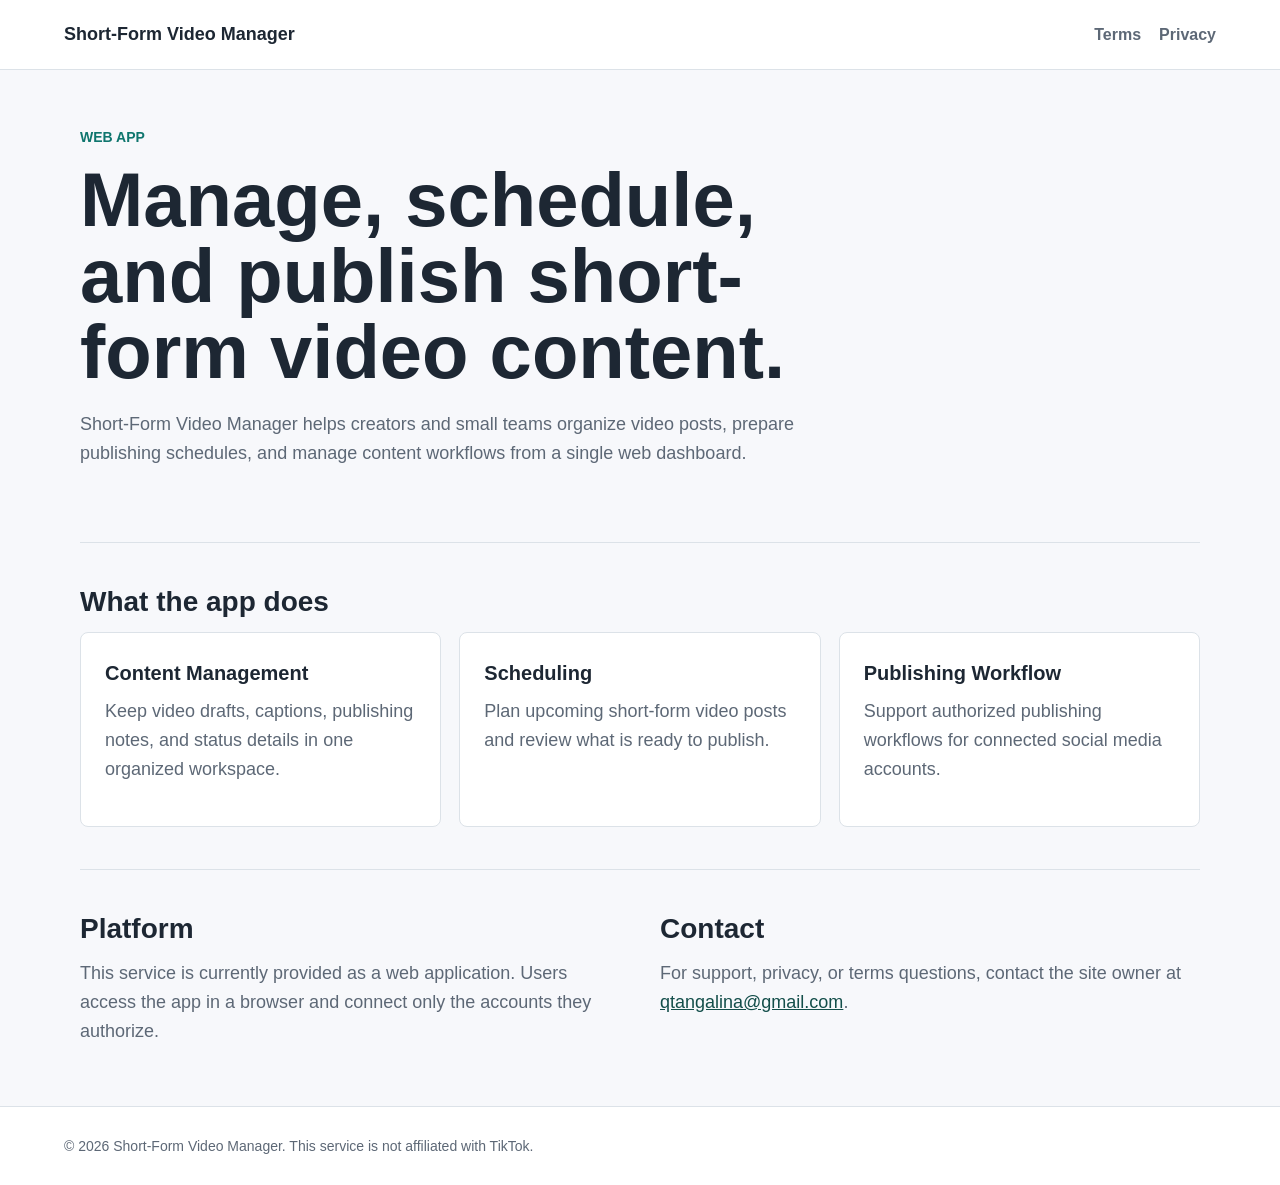
==== index.html @ 35b2c9d9 "Add TikTok app website pages" ====
<!doctype html>
<html lang="en">
<head>
  <meta charset="utf-8">
  <meta name="viewport" content="width=device-width, initial-scale=1">
  <title>Short-Form Video Manager</title>
  <meta name="description" content="A web app to manage, schedule, and publish short-form video content.">
  <link rel="stylesheet" href="styles.css">
</head>
<body>
  <header class="site-header">
    <a class="brand" href="index.html">Short-Form Video Manager</a>
    <nav aria-label="Main navigation">
      <a href="terms-of-service.html">Terms</a>
      <a href="privacy-policy.html">Privacy</a>
    </nav>
  </header>

  <main>
    <section class="hero">
      <div class="hero-copy">
        <p class="eyebrow">Web app</p>
        <h1>Manage, schedule, and publish short-form video content.</h1>
        <p>
          Short-Form Video Manager helps creators and small teams organize video
          posts, prepare publishing schedules, and manage content workflows from a
          single web dashboard.
        </p>
      </div>
    </section>

    <section class="content-section">
      <h2>What the app does</h2>
      <div class="feature-grid">
        <article>
          <h3>Content Management</h3>
          <p>Keep video drafts, captions, publishing notes, and status details in one organized workspace.</p>
        </article>
        <article>
          <h3>Scheduling</h3>
          <p>Plan upcoming short-form video posts and review what is ready to publish.</p>
        </article>
        <article>
          <h3>Publishing Workflow</h3>
          <p>Support authorized publishing workflows for connected social media accounts.</p>
        </article>
      </div>
    </section>

    <section class="content-section split">
      <div>
        <h2>Platform</h2>
        <p>
          This service is currently provided as a web application. Users access
          the app in a browser and connect only the accounts they authorize.
        </p>
      </div>
      <div>
        <h2>Contact</h2>
        <p>
          For support, privacy, or terms questions, contact the site owner at
          <a href="mailto:qtangalina@gmail.com">qtangalina@gmail.com</a>.
        </p>
      </div>
    </section>
  </main>

  <footer>
    <p>&copy; 2026 Short-Form Video Manager. This service is not affiliated with TikTok.</p>
  </footer>
</body>
</html>
---- styles.css ----
:root {
  color-scheme: light;
  --bg: #f7f8fb;
  --panel: #ffffff;
  --text: #1d2733;
  --muted: #5d6876;
  --line: #dce2e8;
  --accent: #0f766e;
  --accent-strong: #134e4a;
}

* {
  box-sizing: border-box;
}

body {
  margin: 0;
  background: var(--bg);
  color: var(--text);
  font-family: Arial, Helvetica, sans-serif;
  line-height: 1.6;
}

a {
  color: var(--accent-strong);
}

.site-header {
  display: flex;
  align-items: center;
  justify-content: space-between;
  gap: 24px;
  padding: 20px clamp(20px, 5vw, 64px);
  background: var(--panel);
  border-bottom: 1px solid var(--line);
}

.brand {
  color: var(--text);
  font-size: 18px;
  font-weight: 700;
  text-decoration: none;
}

nav {
  display: flex;
  flex-wrap: wrap;
  gap: 18px;
}

nav a {
  color: var(--muted);
  font-weight: 700;
  text-decoration: none;
}

main {
  width: min(1120px, calc(100% - 40px));
  margin: 0 auto;
}

.hero {
  display: grid;
  min-height: 420px;
  align-items: center;
  padding: 56px 0;
}

.hero-copy {
  max-width: 760px;
}

.eyebrow,
.updated {
  color: var(--accent);
  font-size: 14px;
  font-weight: 700;
  letter-spacing: 0;
  text-transform: uppercase;
}

h1,
h2,
h3,
p {
  margin-top: 0;
}

h1 {
  margin-bottom: 20px;
  font-size: clamp(40px, 7vw, 76px);
  line-height: 1;
  letter-spacing: 0;
}

h2 {
  margin-bottom: 14px;
  font-size: 28px;
  line-height: 1.2;
}

h3 {
  margin-bottom: 8px;
  font-size: 20px;
}

p {
  color: var(--muted);
  font-size: 18px;
}

.content-section {
  padding: 42px 0;
  border-top: 1px solid var(--line);
}

.feature-grid {
  display: grid;
  grid-template-columns: repeat(3, minmax(0, 1fr));
  gap: 18px;
}

.feature-grid article {
  min-height: 180px;
  padding: 24px;
  background: var(--panel);
  border: 1px solid var(--line);
  border-radius: 8px;
}

.split {
  display: grid;
  grid-template-columns: repeat(2, minmax(0, 1fr));
  gap: 40px;
}

.legal-page {
  max-width: 860px;
  padding: 56px 0;
}

.legal-page h1 {
  font-size: clamp(38px, 6vw, 58px);
}

.legal-page section {
  padding: 26px 0;
  border-top: 1px solid var(--line);
}

footer {
  padding: 28px clamp(20px, 5vw, 64px);
  background: var(--panel);
  border-top: 1px solid var(--line);
}

footer p {
  margin: 0;
  font-size: 14px;
}

@media (max-width: 760px) {
  .site-header {
    align-items: flex-start;
    flex-direction: column;
  }

  main {
    width: min(100% - 28px, 1120px);
  }

  h1 {
    font-size: 42px;
  }

  .feature-grid,
  .split {
    grid-template-columns: 1fr;
  }
}
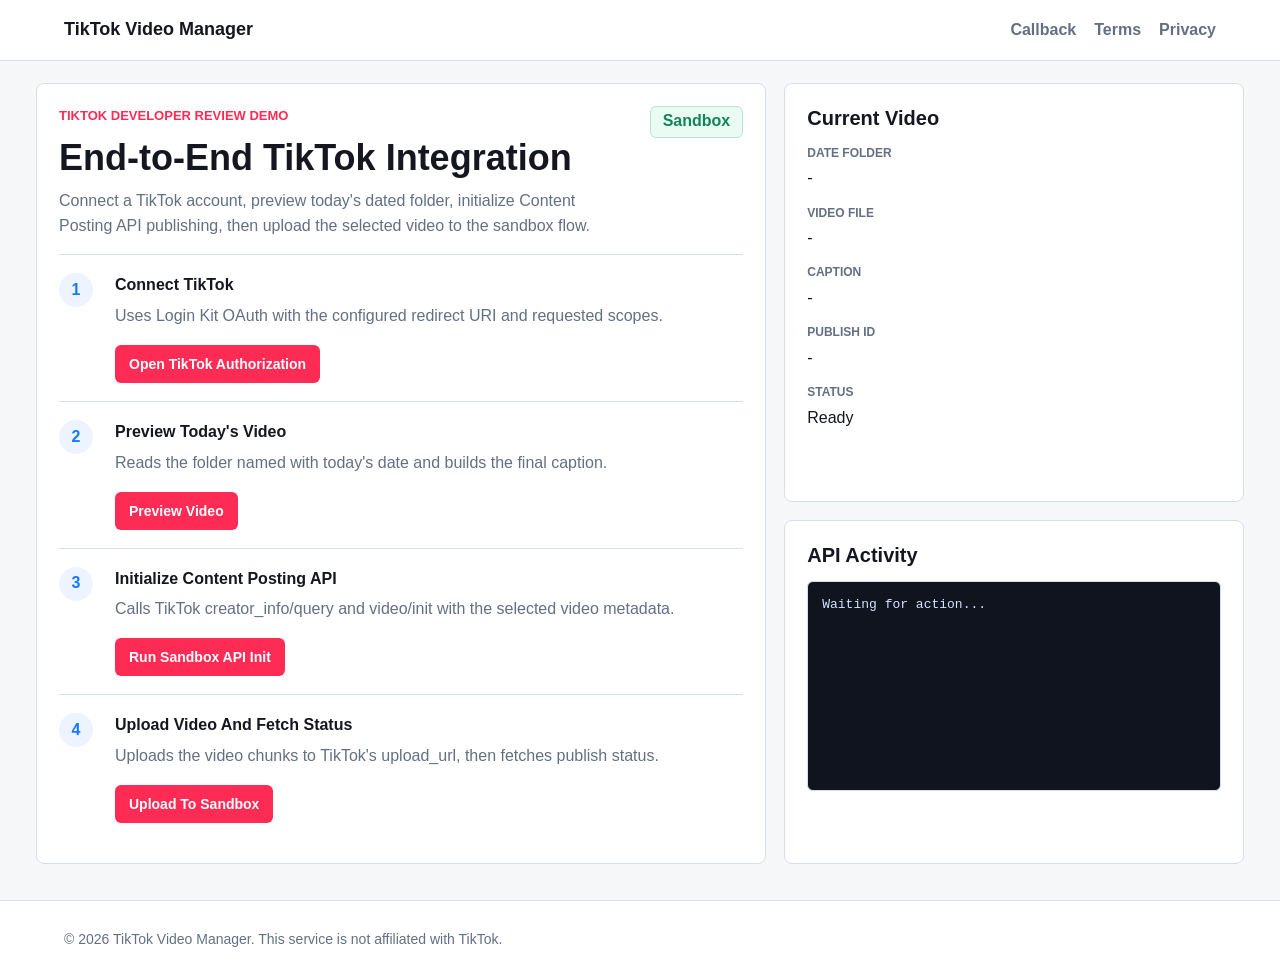
==== commit 7c0f5f9f: "Add TikTok review demo UI" ====
--- a/index.html
+++ b/index.html
@@ -3,70 +3,96 @@
 <head>
   <meta charset="utf-8">
   <meta name="viewport" content="width=device-width, initial-scale=1">
-  <title>Short-Form Video Manager</title>
-  <meta name="description" content="A web app to manage, schedule, and publish short-form video content.">
+  <title>TikTok Video Manager Review Demo</title>
+  <meta name="description" content="A web app to manage and publish short-form sticker video content to TikTok.">
   <link rel="stylesheet" href="styles.css">
 </head>
 <body>
-  <header class="site-header">
-    <a class="brand" href="index.html">Short-Form Video Manager</a>
+  <header class="site-header compact">
+    <a class="brand" href="index.html">TikTok Video Manager</a>
     <nav aria-label="Main navigation">
+      <a href="callback.html">Callback</a>
       <a href="terms-of-service.html">Terms</a>
       <a href="privacy-policy.html">Privacy</a>
     </nav>
   </header>
 
-  <main>
-    <section class="hero">
-      <div class="hero-copy">
-        <p class="eyebrow">Web app</p>
-        <h1>Manage, schedule, and publish short-form video content.</h1>
-        <p>
-          Short-Form Video Manager helps creators and small teams organize video
-          posts, prepare publishing schedules, and manage content workflows from a
-          single web dashboard.
-        </p>
+  <main class="demo-layout">
+    <section class="panel primary">
+      <div class="section-head">
+        <div>
+          <p class="eyebrow">TikTok Developer Review Demo</p>
+          <h1>End-to-End TikTok Integration</h1>
+          <p>Connect a TikTok account, preview today's dated folder, initialize Content Posting API publishing, then upload the selected video to the sandbox flow.</p>
+        </div>
+        <span class="badge">Sandbox</span>
       </div>
-    </section>
 
-    <section class="content-section">
-      <h2>What the app does</h2>
-      <div class="feature-grid">
-        <article>
-          <h3>Content Management</h3>
-          <p>Keep video drafts, captions, publishing notes, and status details in one organized workspace.</p>
+      <div class="steps">
+        <article class="step">
+          <span class="num">1</span>
+          <div>
+            <h3>Connect TikTok</h3>
+            <p>Uses Login Kit OAuth with the configured redirect URI and requested scopes.</p>
+            <button id="connectBtn">Open TikTok Authorization</button>
+          </div>
         </article>
-        <article>
-          <h3>Scheduling</h3>
-          <p>Plan upcoming short-form video posts and review what is ready to publish.</p>
+
+        <article class="step">
+          <span class="num">2</span>
+          <div>
+            <h3>Preview Today's Video</h3>
+            <p>Reads the folder named with today's date and builds the final caption.</p>
+            <button id="previewBtn">Preview Video</button>
+          </div>
         </article>
-        <article>
-          <h3>Publishing Workflow</h3>
-          <p>Support authorized publishing workflows for connected social media accounts.</p>
+
+        <article class="step">
+          <span class="num">3</span>
+          <div>
+            <h3>Initialize Content Posting API</h3>
+            <p>Calls TikTok creator_info/query and video/init with the selected video metadata.</p>
+            <button id="initBtn">Run Sandbox API Init</button>
+          </div>
+        </article>
+
+        <article class="step">
+          <span class="num">4</span>
+          <div>
+            <h3>Upload Video And Fetch Status</h3>
+            <p>Uploads the video chunks to TikTok's upload_url, then fetches publish status.</p>
+            <button id="uploadBtn">Upload To Sandbox</button>
+          </div>
         </article>
       </div>
     </section>
 
-    <section class="content-section split">
-      <div>
-        <h2>Platform</h2>
-        <p>
-          This service is currently provided as a web application. Users access
-          the app in a browser and connect only the accounts they authorize.
-        </p>
-      </div>
-      <div>
-        <h2>Contact</h2>
-        <p>
-          For support, privacy, or terms questions, contact the site owner at
-          <a href="mailto:qtangalina@gmail.com">qtangalina@gmail.com</a>.
-        </p>
-      </div>
+    <section class="panel details">
+      <h2>Current Video</h2>
+      <dl>
+        <dt>Date folder</dt>
+        <dd id="dateFolder">-</dd>
+        <dt>Video file</dt>
+        <dd id="videoFile">-</dd>
+        <dt>Caption</dt>
+        <dd id="caption">-</dd>
+        <dt>Publish ID</dt>
+        <dd id="publishId">-</dd>
+        <dt>Status</dt>
+        <dd id="status">Ready</dd>
+      </dl>
+    </section>
+
+    <section class="panel log-panel">
+      <h2>API Activity</h2>
+      <pre id="log" class="code-output">Waiting for action...</pre>
     </section>
   </main>
 
   <footer>
-    <p>&copy; 2026 Short-Form Video Manager. This service is not affiliated with TikTok.</p>
+    <p>&copy; 2026 TikTok Video Manager. This service is not affiliated with TikTok.</p>
   </footer>
+
+  <script src="app.js"></script>
 </body>
 </html>
--- a/styles.css
+++ b/styles.css
@@ -1,29 +1,27 @@
 :root {
   color-scheme: light;
-  --bg: #f7f8fb;
+  --bg: #f6f7f9;
   --panel: #ffffff;
-  --text: #1d2733;
-  --muted: #5d6876;
-  --line: #dce2e8;
-  --accent: #0f766e;
-  --accent-strong: #134e4a;
+  --text: #14171f;
+  --muted: #637083;
+  --line: #d8dee8;
+  --accent: #fe2c55;
+  --accent-strong: #d91f47;
+  --blue: #1478ff;
+  --green: #12845c;
 }
 
-* {
-  box-sizing: border-box;
-}
-
+* { box-sizing: border-box; }
 body {
   margin: 0;
+  min-height: 100vh;
   background: var(--bg);
   color: var(--text);
   font-family: Arial, Helvetica, sans-serif;
-  line-height: 1.6;
+  line-height: 1.55;
 }
 
-a {
-  color: var(--accent-strong);
-}
+a { color: var(--accent-strong); }
 
 .site-header {
   display: flex;
@@ -34,92 +32,140 @@
   background: var(--panel);
   border-bottom: 1px solid var(--line);
 }
-
+.site-header.compact { padding-block: 16px; }
 .brand {
   color: var(--text);
   font-size: 18px;
   font-weight: 700;
   text-decoration: none;
 }
+nav { display: flex; flex-wrap: wrap; gap: 18px; }
+nav a { color: var(--muted); font-weight: 700; text-decoration: none; }
 
-nav {
-  display: flex;
-  flex-wrap: wrap;
-  gap: 18px;
+h1, h2, h3, p { margin-top: 0; }
+h1 { margin-bottom: 12px; font-size: 36px; line-height: 1.05; letter-spacing: 0; }
+h2 { margin-bottom: 14px; font-size: 20px; line-height: 1.2; }
+h3 { margin-bottom: 6px; font-size: 16px; }
+p { color: var(--muted); font-size: 16px; }
+
+.eyebrow,
+.updated {
+  color: var(--accent);
+  font-size: 13px;
+  font-weight: 700;
+  letter-spacing: 0;
+  text-transform: uppercase;
 }
 
-nav a {
-  color: var(--muted);
-  font-weight: 700;
-  text-decoration: none;
+.demo-layout {
+  display: grid;
+  grid-template-columns: minmax(0, 1.35fr) minmax(320px, .85fr);
+  gap: 18px;
+  padding: 22px 36px 36px;
 }
 
-main {
+.panel {
+  background: var(--panel);
+  border: 1px solid var(--line);
+  border-radius: 8px;
+  padding: 22px;
+}
+.primary { grid-row: span 2; }
+.log-panel { grid-column: 2; }
+.section-head {
+  display: flex;
+  align-items: flex-start;
+  justify-content: space-between;
+  gap: 24px;
+}
+.badge {
+  display: inline-flex;
+  align-items: center;
+  min-height: 32px;
+  padding: 0 12px;
+  border: 1px solid #b8e4d2;
+  border-radius: 6px;
+  background: #e9fbf3;
+  color: var(--green);
+  font-weight: 700;
+}
+.step {
+  display: grid;
+  grid-template-columns: 42px 1fr;
+  gap: 14px;
+  padding: 18px 0;
+  border-top: 1px solid var(--line);
+}
+.num {
+  display: inline-flex;
+  align-items: center;
+  justify-content: center;
+  width: 34px;
+  height: 34px;
+  border-radius: 50%;
+  background: #eef4ff;
+  color: var(--blue);
+  font-weight: 800;
+}
+button {
+  min-height: 38px;
+  padding: 0 14px;
+  border: 0;
+  border-radius: 6px;
+  background: var(--accent);
+  color: white;
+  font-size: 14px;
+  font-weight: 750;
+  cursor: pointer;
+}
+button:hover { background: var(--accent-strong); }
+button:disabled { cursor: wait; opacity: .65; }
+
+dl { margin: 0; }
+dt {
+  margin-top: 14px;
+  color: var(--muted);
+  font-size: 12px;
+  font-weight: 800;
+  text-transform: uppercase;
+}
+dd { margin: 4px 0 0; overflow-wrap: anywhere; line-height: 1.45; }
+
+.code-output {
+  min-height: 210px;
+  margin: 0;
+  padding: 14px;
+  overflow: auto;
+  border: 1px solid var(--line);
+  border-radius: 6px;
+  background: #10141f;
+  color: #d7e2ff;
+  font-size: 13px;
+  line-height: 1.45;
+  white-space: pre-wrap;
+}
+
+main:not(.demo-layout) {
   width: min(1120px, calc(100% - 40px));
   margin: 0 auto;
 }
-
 .hero {
   display: grid;
   min-height: 420px;
   align-items: center;
   padding: 56px 0;
 }
-
-.hero-copy {
-  max-width: 760px;
-}
-
-.eyebrow,
-.updated {
-  color: var(--accent);
-  font-size: 14px;
-  font-weight: 700;
-  letter-spacing: 0;
-  text-transform: uppercase;
-}
-
-h1,
-h2,
-h3,
-p {
-  margin-top: 0;
-}
-
-h1 {
-  margin-bottom: 20px;
-  font-size: clamp(40px, 7vw, 76px);
-  line-height: 1;
-  letter-spacing: 0;
-}
-
-h2 {
-  margin-bottom: 14px;
-  font-size: 28px;
-  line-height: 1.2;
-}
-
-h3 {
-  margin-bottom: 8px;
-  font-size: 20px;
-}
-
-p {
-  color: var(--muted);
-  font-size: 18px;
-}
-
+.hero-copy { max-width: 760px; }
+.hero h1 { font-size: clamp(40px, 7vw, 76px); }
 .content-section {
   padding: 42px 0;
   border-top: 1px solid var(--line);
 }
-
 .feature-grid {
   display: grid;
   grid-template-columns: repeat(3, minmax(0, 1fr));
   gap: 18px;
 }
-
 .feature-grid article {
   min-height: 180px;
   padding: 24px;
@@ -127,54 +173,23 @@
   border: 1px solid var(--line);
   border-radius: 8px;
 }
-
-.split {
-  display: grid;
-  grid-template-columns: repeat(2, minmax(0, 1fr));
-  gap: 40px;
-}
-
-.legal-page {
-  max-width: 860px;
-  padding: 56px 0;
-}
-
-.legal-page h1 {
-  font-size: clamp(38px, 6vw, 58px);
-}
-
-.legal-page section {
-  padding: 26px 0;
-  border-top: 1px solid var(--line);
-}
+.split { display: grid; grid-template-columns: repeat(2, minmax(0, 1fr)); gap: 40px; }
+.legal-page { max-width: 860px; padding: 56px 0; }
+.legal-page h1 { font-size: clamp(38px, 6vw, 58px); }
+.legal-page section { padding: 26px 0; border-top: 1px solid var(--line); }
 
 footer {
   padding: 28px clamp(20px, 5vw, 64px);
   background: var(--panel);
   border-top: 1px solid var(--line);
 }
+footer p { margin: 0; font-size: 14px; }
 
-footer p {
-  margin: 0;
-  font-size: 14px;
+@media (max-width: 900px) {
+  .site-header { align-items: flex-start; flex-direction: column; }
+  .demo-layout { grid-template-columns: 1fr; padding: 18px; }
+  .primary, .log-panel { grid-column: auto; grid-row: auto; }
+  .section-head { flex-direction: column; }
+  main:not(.demo-layout) { width: min(100% - 28px, 1120px); }
+  .feature-grid, .split { grid-template-columns: 1fr; }
 }
-
-@media (max-width: 760px) {
-  .site-header {
-    align-items: flex-start;
-    flex-direction: column;
-  }
-
-  main {
-    width: min(100% - 28px, 1120px);
-  }
-
-  h1 {
-    font-size: 42px;
-  }
-
-  .feature-grid,
-  .split {
-    grid-template-columns: 1fr;
-  }
-}
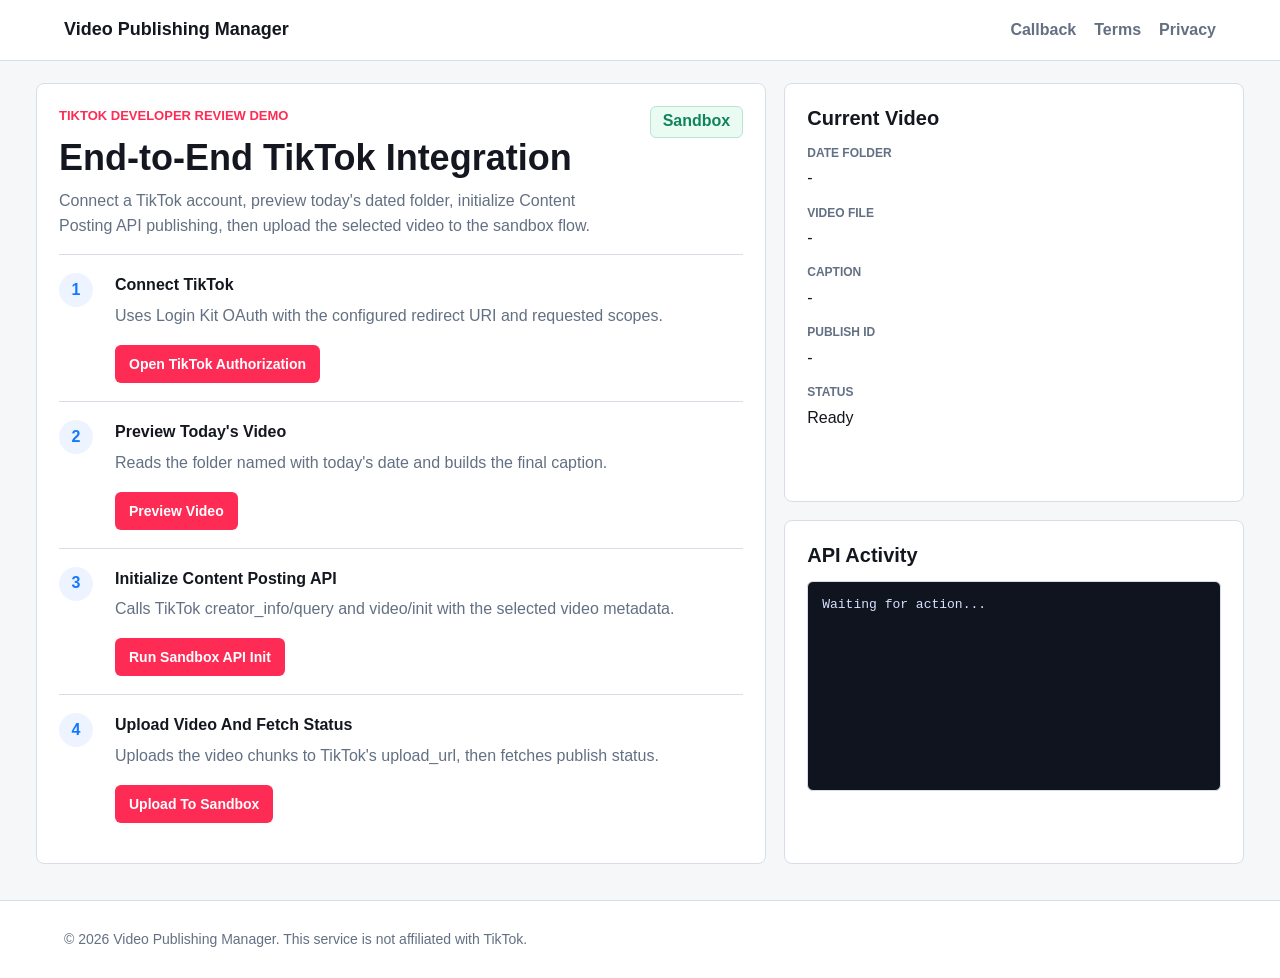
==== commit f20b6529: "Rename app to Video Publishing Manager" ====
--- a/index.html
+++ b/index.html
@@ -3,13 +3,13 @@
 <head>
   <meta charset="utf-8">
   <meta name="viewport" content="width=device-width, initial-scale=1">
-  <title>TikTok Video Manager Review Demo</title>
+  <title>Video Publishing Manager Review Demo</title>
   <meta name="description" content="A web app to manage and publish short-form sticker video content to TikTok.">
   <link rel="stylesheet" href="styles.css">
 </head>
 <body>
   <header class="site-header compact">
-    <a class="brand" href="index.html">TikTok Video Manager</a>
+    <a class="brand" href="index.html">Video Publishing Manager</a>
     <nav aria-label="Main navigation">
       <a href="callback.html">Callback</a>
       <a href="terms-of-service.html">Terms</a>
@@ -90,7 +90,7 @@
   </main>
 
   <footer>
-    <p>&copy; 2026 TikTok Video Manager. This service is not affiliated with TikTok.</p>
+    <p>&copy; 2026 Video Publishing Manager. This service is not affiliated with TikTok.</p>
   </footer>
 
   <script src="app.js"></script>
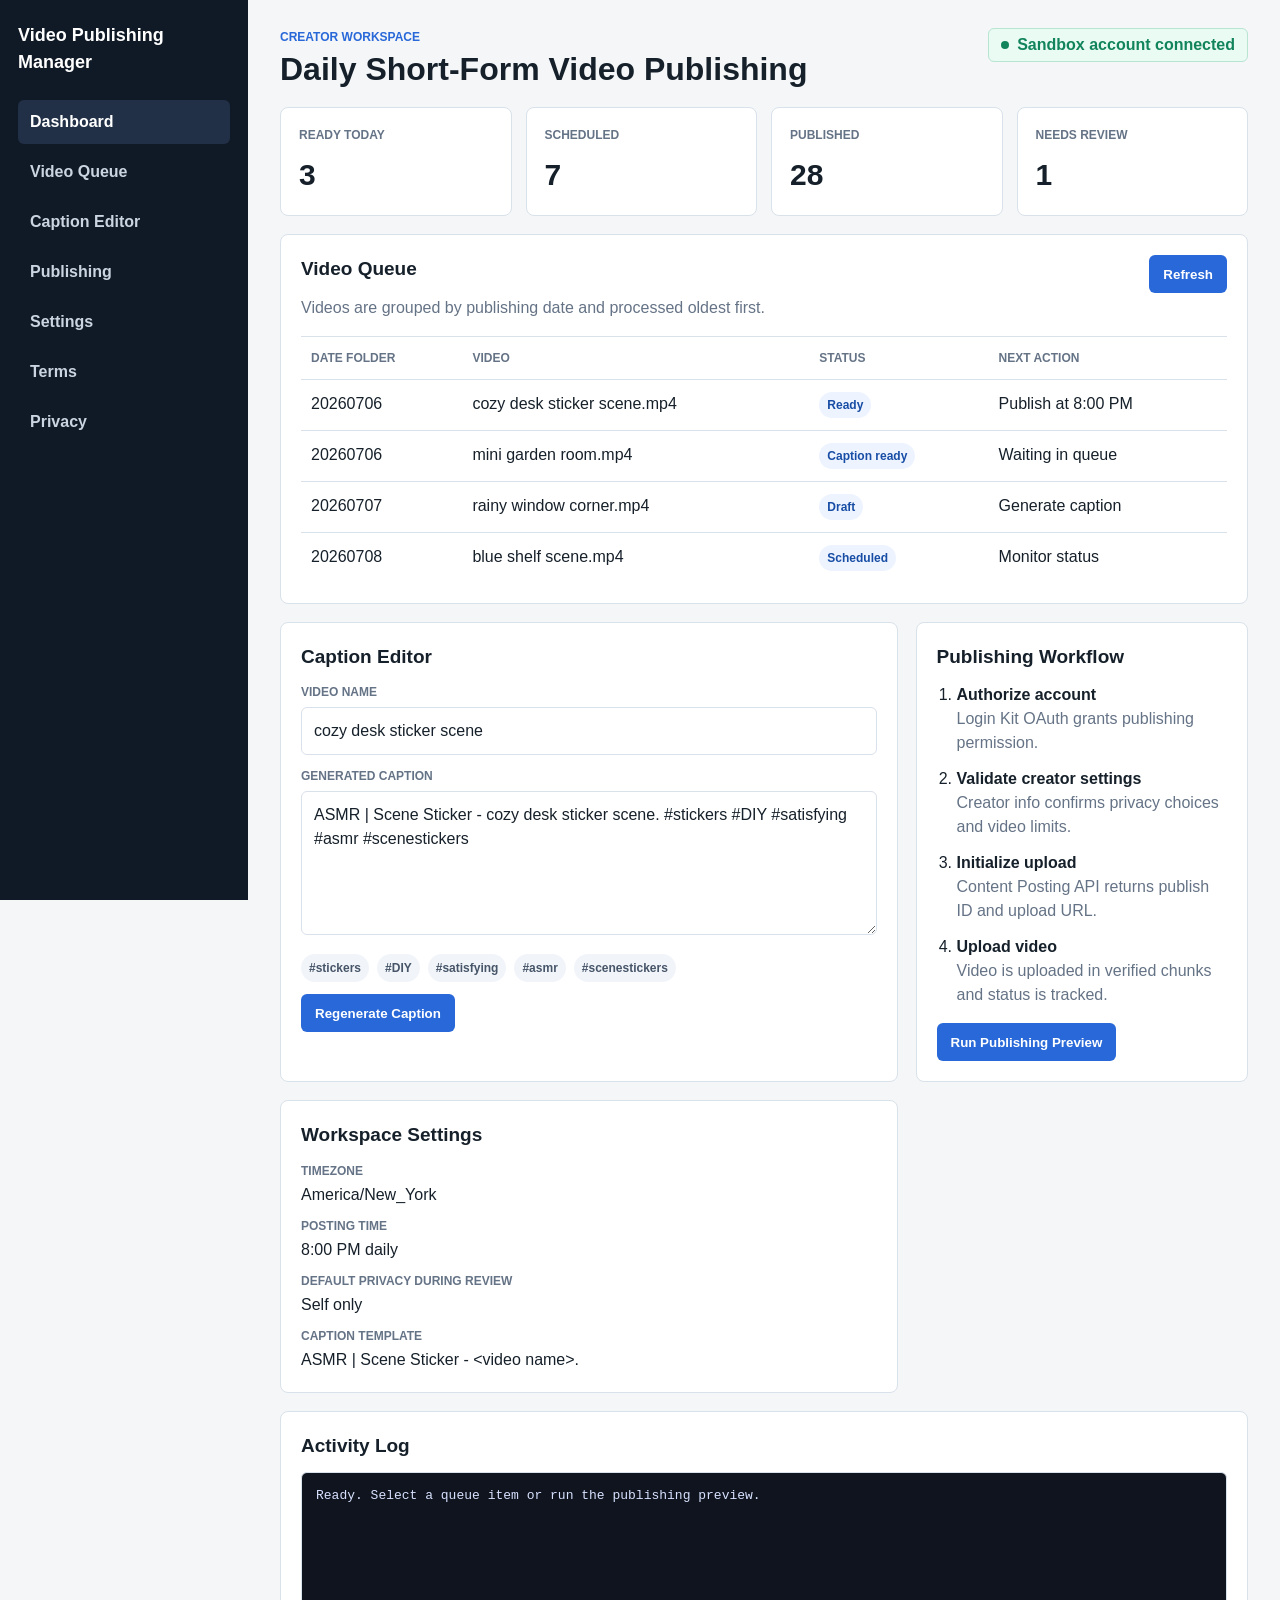
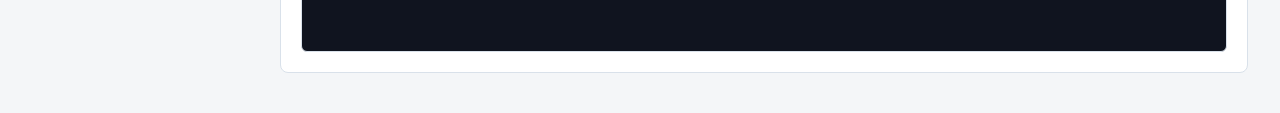
==== commit eee79b8a: "Build full website dashboard for review" ====
--- a/index.html
+++ b/index.html
@@ -3,95 +3,127 @@
 <head>
   <meta charset="utf-8">
   <meta name="viewport" content="width=device-width, initial-scale=1">
-  <title>Video Publishing Manager Review Demo</title>
-  <meta name="description" content="A web app to manage and publish short-form sticker video content to TikTok.">
+  <title>Video Publishing Manager</title>
+  <meta name="description" content="Video Publishing Manager helps creators organize short-form videos, prepare captions, and manage publishing status.">
   <link rel="stylesheet" href="styles.css">
 </head>
 <body>
-  <header class="site-header compact">
+  <aside class="sidebar">
     <a class="brand" href="index.html">Video Publishing Manager</a>
-    <nav aria-label="Main navigation">
-      <a href="callback.html">Callback</a>
+    <nav aria-label="App navigation">
+      <a href="#dashboard" class="active">Dashboard</a>
+      <a href="#queue">Video Queue</a>
+      <a href="#caption">Caption Editor</a>
+      <a href="#publishing">Publishing</a>
+      <a href="#settings">Settings</a>
       <a href="terms-of-service.html">Terms</a>
       <a href="privacy-policy.html">Privacy</a>
     </nav>
-  </header>
+  </aside>
 
-  <main class="demo-layout">
-    <section class="panel primary">
-      <div class="section-head">
-        <div>
-          <p class="eyebrow">TikTok Developer Review Demo</p>
-          <h1>End-to-End TikTok Integration</h1>
-          <p>Connect a TikTok account, preview today's dated folder, initialize Content Posting API publishing, then upload the selected video to the sandbox flow.</p>
-        </div>
-        <span class="badge">Sandbox</span>
+  <main class="app-shell" id="dashboard">
+    <header class="app-header">
+      <div>
+        <p class="eyebrow">Creator workspace</p>
+        <h1>Daily Short-Form Video Publishing</h1>
       </div>
+      <div class="account-pill">
+        <span class="status-dot"></span>
+        Sandbox account connected
+      </div>
+    </header>
 
-      <div class="steps">
-        <article class="step">
-          <span class="num">1</span>
-          <div>
-            <h3>Connect TikTok</h3>
-            <p>Uses Login Kit OAuth with the configured redirect URI and requested scopes.</p>
-            <button id="connectBtn">Open TikTok Authorization</button>
-          </div>
-        </article>
-
-        <article class="step">
-          <span class="num">2</span>
-          <div>
-            <h3>Preview Today's Video</h3>
-            <p>Reads the folder named with today's date and builds the final caption.</p>
-            <button id="previewBtn">Preview Video</button>
-          </div>
-        </article>
-
-        <article class="step">
-          <span class="num">3</span>
-          <div>
-            <h3>Initialize Content Posting API</h3>
-            <p>Calls TikTok creator_info/query and video/init with the selected video metadata.</p>
-            <button id="initBtn">Run Sandbox API Init</button>
-          </div>
-        </article>
-
-        <article class="step">
-          <span class="num">4</span>
-          <div>
-            <h3>Upload Video And Fetch Status</h3>
-            <p>Uploads the video chunks to TikTok's upload_url, then fetches publish status.</p>
-            <button id="uploadBtn">Upload To Sandbox</button>
-          </div>
-        </article>
-      </div>
+    <section class="metrics" aria-label="Publishing summary">
+      <article>
+        <span>Ready Today</span>
+        <strong>3</strong>
+      </article>
+      <article>
+        <span>Scheduled</span>
+        <strong>7</strong>
+      </article>
+      <article>
+        <span>Published</span>
+        <strong>28</strong>
+      </article>
+      <article>
+        <span>Needs Review</span>
+        <strong>1</strong>
+      </article>
     </section>
 
-    <section class="panel details">
-      <h2>Current Video</h2>
-      <dl>
-        <dt>Date folder</dt>
-        <dd id="dateFolder">-</dd>
-        <dt>Video file</dt>
-        <dd id="videoFile">-</dd>
-        <dt>Caption</dt>
-        <dd id="caption">-</dd>
-        <dt>Publish ID</dt>
-        <dd id="publishId">-</dd>
-        <dt>Status</dt>
-        <dd id="status">Ready</dd>
-      </dl>
-    </section>
+    <section class="workgrid">
+      <article class="panel queue-panel" id="queue">
+        <div class="panel-head">
+          <div>
+            <h2>Video Queue</h2>
+            <p>Videos are grouped by publishing date and processed oldest first.</p>
+          </div>
+          <button type="button" id="refreshQueue">Refresh</button>
+        </div>
 
-    <section class="panel log-panel">
-      <h2>API Activity</h2>
-      <pre id="log" class="code-output">Waiting for action...</pre>
+        <table>
+          <thead>
+            <tr>
+              <th>Date folder</th>
+              <th>Video</th>
+              <th>Status</th>
+              <th>Next action</th>
+            </tr>
+          </thead>
+          <tbody id="queueRows"></tbody>
+        </table>
+      </article>
+
+      <article class="panel" id="caption">
+        <h2>Caption Editor</h2>
+        <label for="videoName">Video name</label>
+        <input id="videoName" value="cozy desk sticker scene">
+
+        <label for="captionText">Generated caption</label>
+        <textarea id="captionText" rows="5"></textarea>
+
+        <div class="tag-row" aria-label="Hashtags">
+          <span>#stickers</span>
+          <span>#DIY</span>
+          <span>#satisfying</span>
+          <span>#asmr</span>
+          <span>#scenestickers</span>
+        </div>
+        <button type="button" id="generateCaption">Regenerate Caption</button>
+      </article>
+
+      <article class="panel" id="publishing">
+        <h2>Publishing Workflow</h2>
+        <ol class="workflow">
+          <li><strong>Authorize account</strong><span>Login Kit OAuth grants publishing permission.</span></li>
+          <li><strong>Validate creator settings</strong><span>Creator info confirms privacy choices and video limits.</span></li>
+          <li><strong>Initialize upload</strong><span>Content Posting API returns publish ID and upload URL.</span></li>
+          <li><strong>Upload video</strong><span>Video is uploaded in verified chunks and status is tracked.</span></li>
+        </ol>
+        <button type="button" id="runDemo">Run Publishing Preview</button>
+      </article>
+
+      <article class="panel" id="settings">
+        <h2>Workspace Settings</h2>
+        <dl class="settings-list">
+          <dt>Timezone</dt>
+          <dd>America/New_York</dd>
+          <dt>Posting time</dt>
+          <dd>8:00 PM daily</dd>
+          <dt>Default privacy during review</dt>
+          <dd>Self only</dd>
+          <dt>Caption template</dt>
+          <dd>ASMR | Scene Sticker - &lt;video name&gt;.</dd>
+        </dl>
+      </article>
+
+      <article class="panel activity-panel">
+        <h2>Activity Log</h2>
+        <pre id="activityLog" class="code-output">Ready. Select a queue item or run the publishing preview.</pre>
+      </article>
     </section>
   </main>
-
-  <footer>
-    <p>&copy; 2026 Video Publishing Manager. This service is not affiliated with TikTok.</p>
-  </footer>
 
   <script src="app.js"></script>
 </body>
--- a/styles.css
+++ b/styles.css
@@ -1,14 +1,14 @@
 :root {
   color-scheme: light;
-  --bg: #f6f7f9;
+  --bg: #f4f6f8;
   --panel: #ffffff;
-  --text: #14171f;
-  --muted: #637083;
-  --line: #d8dee8;
-  --accent: #fe2c55;
-  --accent-strong: #d91f47;
-  --blue: #1478ff;
-  --green: #12845c;
+  --text: #16202a;
+  --muted: #657386;
+  --line: #d9e1ea;
+  --accent: #2868d8;
+  --accent-strong: #174da5;
+  --ok: #12845c;
+  --warn: #a15c00;
 }
 
 * { box-sizing: border-box; }
@@ -18,10 +18,211 @@
   background: var(--bg);
   color: var(--text);
   font-family: Arial, Helvetica, sans-serif;
-  line-height: 1.55;
-}
-
+  line-height: 1.5;
+}
 a { color: var(--accent-strong); }
+
+.sidebar {
+  position: fixed;
+  inset: 0 auto 0 0;
+  width: 248px;
+  padding: 22px 18px;
+  background: #101926;
+  color: #fff;
+}
+.brand {
+  display: block;
+  margin-bottom: 24px;
+  color: #fff;
+  font-size: 18px;
+  font-weight: 800;
+  text-decoration: none;
+}
+.sidebar nav { display: grid; gap: 6px; }
+.sidebar nav a {
+  padding: 10px 12px;
+  border-radius: 6px;
+  color: #cbd5e1;
+  font-weight: 700;
+  text-decoration: none;
+}
+.sidebar nav a.active,
+.sidebar nav a:hover { background: #223047; color: #fff; }
+
+.app-shell {
+  margin-left: 248px;
+  padding: 28px 32px 40px;
+}
+.app-header {
+  display: flex;
+  align-items: flex-start;
+  justify-content: space-between;
+  gap: 24px;
+  margin-bottom: 20px;
+}
+.eyebrow,
+.updated {
+  margin: 0 0 6px;
+  color: var(--accent);
+  font-size: 12px;
+  font-weight: 800;
+  letter-spacing: 0;
+  text-transform: uppercase;
+}
+h1, h2, h3, p { margin-top: 0; }
+h1 { margin-bottom: 0; font-size: 32px; line-height: 1.1; }
+h2 { margin-bottom: 12px; font-size: 19px; }
+h3 { margin-bottom: 6px; font-size: 16px; }
+p { color: var(--muted); }
+.account-pill {
+  display: inline-flex;
+  align-items: center;
+  gap: 8px;
+  min-height: 34px;
+  padding: 0 12px;
+  border: 1px solid #b8e4d2;
+  border-radius: 6px;
+  background: #e9fbf3;
+  color: var(--ok);
+  font-weight: 800;
+  white-space: nowrap;
+}
+.status-dot { width: 8px; height: 8px; border-radius: 50%; background: var(--ok); }
+
+.metrics {
+  display: grid;
+  grid-template-columns: repeat(4, minmax(0, 1fr));
+  gap: 14px;
+  margin-bottom: 18px;
+}
+.metrics article,
+.panel {
+  background: var(--panel);
+  border: 1px solid var(--line);
+  border-radius: 8px;
+}
+.metrics article { padding: 18px; }
+.metrics span {
+  display: block;
+  color: var(--muted);
+  font-size: 12px;
+  font-weight: 800;
+  text-transform: uppercase;
+}
+.metrics strong { display: block; margin-top: 8px; font-size: 30px; }
+
+.workgrid {
+  display: grid;
+  grid-template-columns: minmax(0, 1.3fr) minmax(320px, .7fr);
+  gap: 18px;
+}
+.panel { padding: 20px; }
+.queue-panel { grid-column: 1 / -1; }
+.activity-panel { grid-column: 1 / -1; }
+.panel-head {
+  display: flex;
+  align-items: flex-start;
+  justify-content: space-between;
+  gap: 16px;
+}
+
+button {
+  min-height: 38px;
+  padding: 0 14px;
+  border: 0;
+  border-radius: 6px;
+  background: var(--accent);
+  color: #fff;
+  font-weight: 800;
+  cursor: pointer;
+}
+button:hover { background: var(--accent-strong); }
+
+table { width: 100%; border-collapse: collapse; }
+th, td {
+  padding: 12px 10px;
+  border-top: 1px solid var(--line);
+  text-align: left;
+  vertical-align: top;
+}
+th {
+  color: var(--muted);
+  font-size: 12px;
+  text-transform: uppercase;
+}
+tbody tr { cursor: pointer; }
+tbody tr:hover { background: #f8fbff; }
+.state {
+  display: inline-flex;
+  padding: 4px 8px;
+  border-radius: 999px;
+  background: #edf4ff;
+  color: var(--accent-strong);
+  font-size: 12px;
+  font-weight: 800;
+}
+
+label {
+  display: block;
+  margin: 12px 0 6px;
+  color: var(--muted);
+  font-size: 12px;
+  font-weight: 800;
+  text-transform: uppercase;
+}
+input,
+textarea {
+  width: 100%;
+  padding: 11px 12px;
+  border: 1px solid var(--line);
+  border-radius: 6px;
+  color: var(--text);
+  font: inherit;
+}
+textarea { resize: vertical; }
+.tag-row {
+  display: flex;
+  flex-wrap: wrap;
+  gap: 8px;
+  margin: 12px 0;
+}
+.tag-row span {
+  padding: 5px 8px;
+  border-radius: 999px;
+  background: #f1f5f9;
+  color: #475569;
+  font-size: 12px;
+  font-weight: 800;
+}
+.workflow {
+  display: grid;
+  gap: 12px;
+  margin: 0 0 16px;
+  padding-left: 20px;
+}
+.workflow li span { display: block; color: var(--muted); }
+.settings-list { margin: 0; }
+.settings-list dt {
+  margin-top: 10px;
+  color: var(--muted);
+  font-size: 12px;
+  font-weight: 800;
+  text-transform: uppercase;
+}
+.settings-list dd { margin: 3px 0 0; }
+.code-output {
+  min-height: 180px;
+  margin: 0;
+  padding: 14px;
+  overflow: auto;
+  border: 1px solid var(--line);
+  border-radius: 6px;
+  background: #10141f;
+  color: #d7e2ff;
+  font-size: 13px;
+  line-height: 1.45;
+  white-space: pre-wrap;
+}
 
 .site-header {
   display: flex;
@@ -32,152 +233,13 @@
   background: var(--panel);
   border-bottom: 1px solid var(--line);
 }
-.site-header.compact { padding-block: 16px; }
-.brand {
-  color: var(--text);
-  font-size: 18px;
-  font-weight: 700;
-  text-decoration: none;
-}
-nav { display: flex; flex-wrap: wrap; gap: 18px; }
-nav a { color: var(--muted); font-weight: 700; text-decoration: none; }
-
-h1, h2, h3, p { margin-top: 0; }
-h1 { margin-bottom: 12px; font-size: 36px; line-height: 1.05; letter-spacing: 0; }
-h2 { margin-bottom: 14px; font-size: 20px; line-height: 1.2; }
-h3 { margin-bottom: 6px; font-size: 16px; }
-p { color: var(--muted); font-size: 16px; }
-
-.eyebrow,
-.updated {
-  color: var(--accent);
-  font-size: 13px;
-  font-weight: 700;
-  letter-spacing: 0;
-  text-transform: uppercase;
-}
-
-.demo-layout {
-  display: grid;
-  grid-template-columns: minmax(0, 1.35fr) minmax(320px, .85fr);
-  gap: 18px;
-  padding: 22px 36px 36px;
-}
-
-.panel {
-  background: var(--panel);
-  border: 1px solid var(--line);
-  border-radius: 8px;
-  padding: 22px;
-}
-.primary { grid-row: span 2; }
-.log-panel { grid-column: 2; }
-.section-head {
-  display: flex;
-  align-items: flex-start;
-  justify-content: space-between;
-  gap: 24px;
-}
-.badge {
-  display: inline-flex;
-  align-items: center;
-  min-height: 32px;
-  padding: 0 12px;
-  border: 1px solid #b8e4d2;
-  border-radius: 6px;
-  background: #e9fbf3;
-  color: var(--green);
-  font-weight: 700;
-}
-.step {
-  display: grid;
-  grid-template-columns: 42px 1fr;
-  gap: 14px;
-  padding: 18px 0;
-  border-top: 1px solid var(--line);
-}
-.num {
-  display: inline-flex;
-  align-items: center;
-  justify-content: center;
-  width: 34px;
-  height: 34px;
-  border-radius: 50%;
-  background: #eef4ff;
-  color: var(--blue);
-  font-weight: 800;
-}
-button {
-  min-height: 38px;
-  padding: 0 14px;
-  border: 0;
-  border-radius: 6px;
-  background: var(--accent);
-  color: white;
-  font-size: 14px;
-  font-weight: 750;
-  cursor: pointer;
-}
-button:hover { background: var(--accent-strong); }
-button:disabled { cursor: wait; opacity: .65; }
-
-dl { margin: 0; }
-dt {
-  margin-top: 14px;
-  color: var(--muted);
-  font-size: 12px;
-  font-weight: 800;
-  text-transform: uppercase;
-}
-dd { margin: 4px 0 0; overflow-wrap: anywhere; line-height: 1.45; }
-
-.code-output {
-  min-height: 210px;
-  margin: 0;
-  padding: 14px;
-  overflow: auto;
-  border: 1px solid var(--line);
-  border-radius: 6px;
-  background: #10141f;
-  color: #d7e2ff;
-  font-size: 13px;
-  line-height: 1.45;
-  white-space: pre-wrap;
-}
-
-main:not(.demo-layout) {
-  width: min(1120px, calc(100% - 40px));
-  margin: 0 auto;
-}
-.hero {
-  display: grid;
-  min-height: 420px;
-  align-items: center;
-  padding: 56px 0;
-}
-.hero-copy { max-width: 760px; }
-.hero h1 { font-size: clamp(40px, 7vw, 76px); }
-.content-section {
-  padding: 42px 0;
-  border-top: 1px solid var(--line);
-}
-.feature-grid {
-  display: grid;
-  grid-template-columns: repeat(3, minmax(0, 1fr));
-  gap: 18px;
-}
-.feature-grid article {
-  min-height: 180px;
-  padding: 24px;
-  background: var(--panel);
-  border: 1px solid var(--line);
-  border-radius: 8px;
-}
-.split { display: grid; grid-template-columns: repeat(2, minmax(0, 1fr)); gap: 40px; }
+.site-header .brand { color: var(--text); margin: 0; }
+.site-header nav { display: flex; gap: 18px; }
+.site-header nav a { color: var(--muted); font-weight: 700; text-decoration: none; }
+main:not(.app-shell) { width: min(1120px, calc(100% - 40px)); margin: 0 auto; }
 .legal-page { max-width: 860px; padding: 56px 0; }
 .legal-page h1 { font-size: clamp(38px, 6vw, 58px); }
 .legal-page section { padding: 26px 0; border-top: 1px solid var(--line); }
-
 footer {
   padding: 28px clamp(20px, 5vw, 64px);
   background: var(--panel);
@@ -185,11 +247,11 @@
 }
 footer p { margin: 0; font-size: 14px; }
 
-@media (max-width: 900px) {
-  .site-header { align-items: flex-start; flex-direction: column; }
-  .demo-layout { grid-template-columns: 1fr; padding: 18px; }
-  .primary, .log-panel { grid-column: auto; grid-row: auto; }
-  .section-head { flex-direction: column; }
-  main:not(.demo-layout) { width: min(100% - 28px, 1120px); }
-  .feature-grid, .split { grid-template-columns: 1fr; }
-}
+@media (max-width: 980px) {
+  .sidebar { position: static; width: auto; }
+  .sidebar nav { grid-template-columns: repeat(2, minmax(0, 1fr)); }
+  .app-shell { margin-left: 0; padding: 20px; }
+  .app-header { flex-direction: column; }
+  .metrics, .workgrid { grid-template-columns: 1fr; }
+  .queue-panel, .activity-panel { grid-column: auto; }
+}
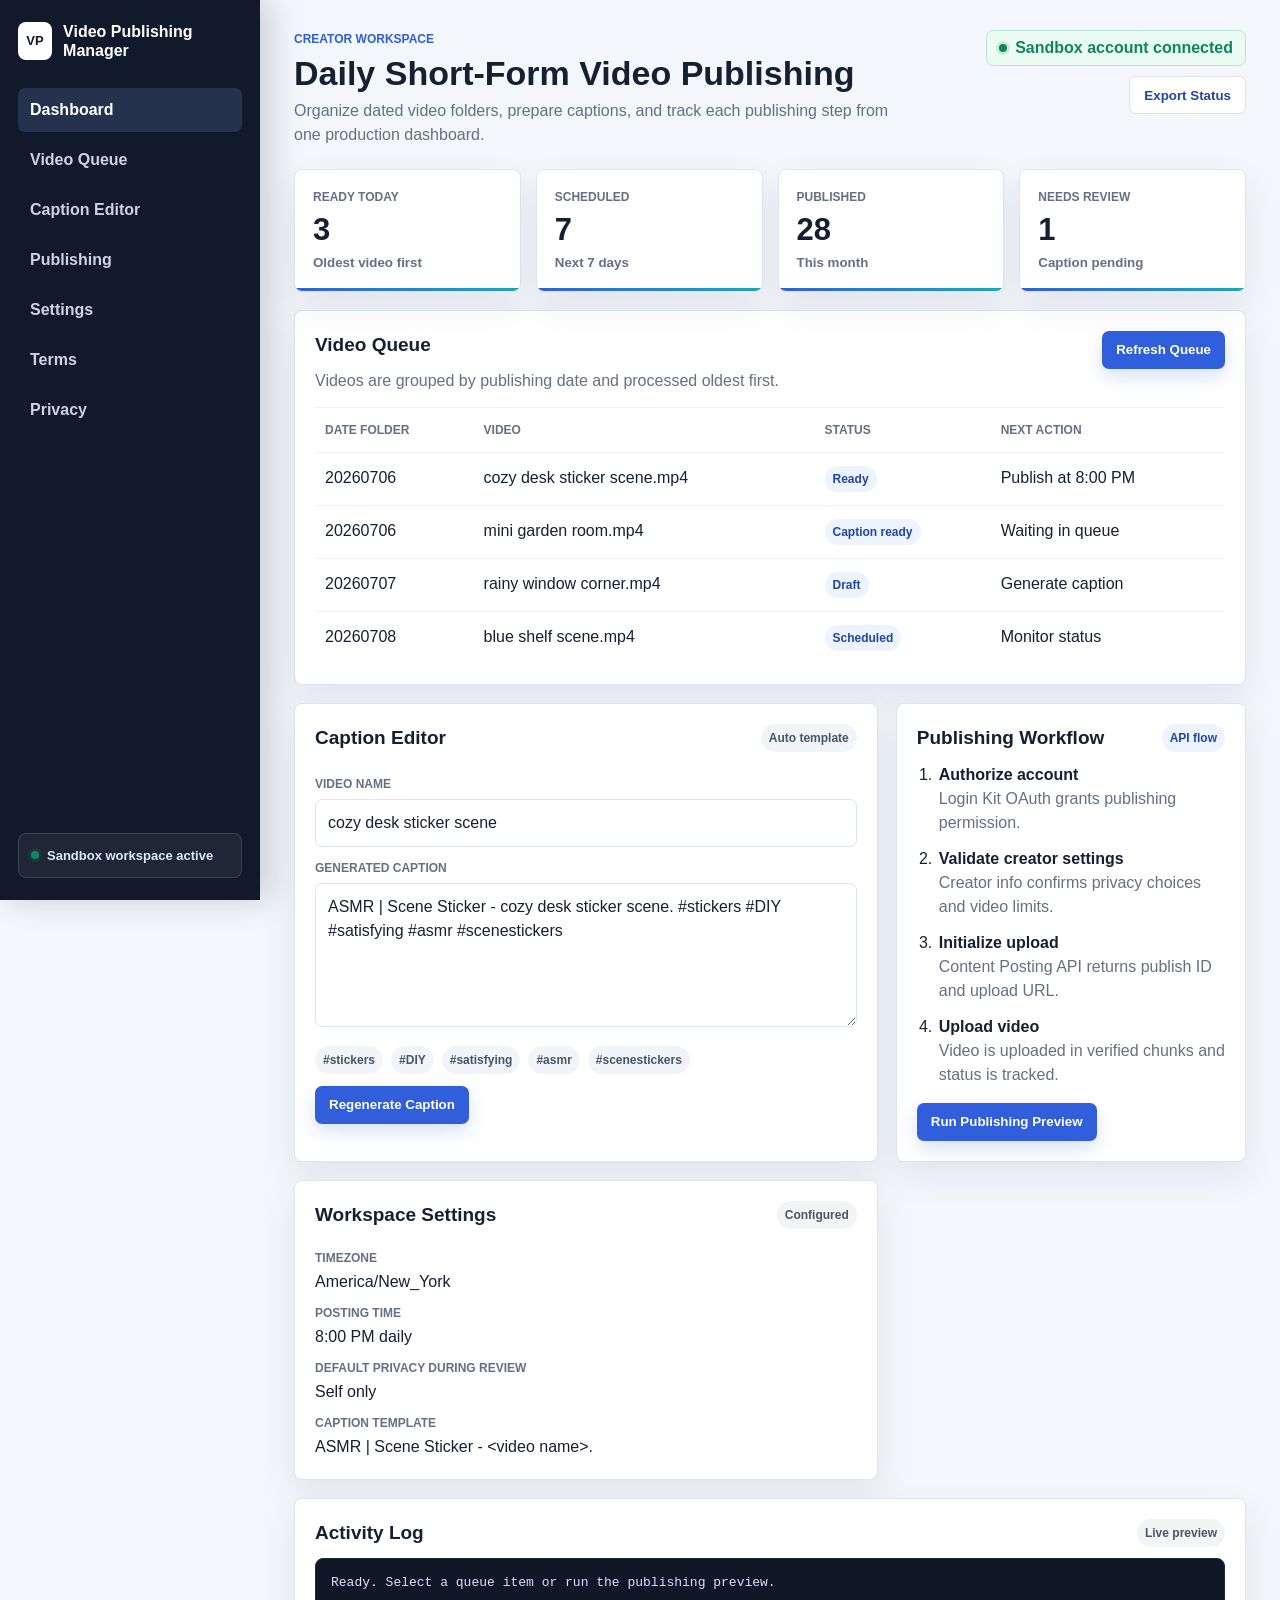
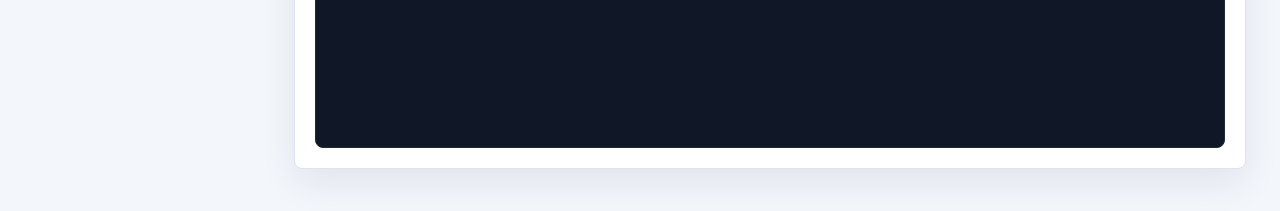
==== commit d2fbbbdb: "Polish dashboard UI" ====
--- a/index.html
+++ b/index.html
@@ -9,7 +9,10 @@
 </head>
 <body>
   <aside class="sidebar">
-    <a class="brand" href="index.html">Video Publishing Manager</a>
+    <a class="brand" href="index.html">
+      <span class="brand-mark">VP</span>
+      <span>Video Publishing Manager</span>
+    </a>
     <nav aria-label="App navigation">
       <a href="#dashboard" class="active">Dashboard</a>
       <a href="#queue">Video Queue</a>
@@ -19,6 +22,10 @@
       <a href="terms-of-service.html">Terms</a>
       <a href="privacy-policy.html">Privacy</a>
     </nav>
+    <div class="sidebar-note">
+      <span class="status-dot"></span>
+      Sandbox workspace active
+    </div>
   </aside>
 
   <main class="app-shell" id="dashboard">
@@ -26,10 +33,14 @@
       <div>
         <p class="eyebrow">Creator workspace</p>
         <h1>Daily Short-Form Video Publishing</h1>
+        <p class="header-copy">Organize dated video folders, prepare captions, and track each publishing step from one production dashboard.</p>
       </div>
-      <div class="account-pill">
-        <span class="status-dot"></span>
-        Sandbox account connected
+      <div class="header-actions">
+        <div class="account-pill">
+          <span class="status-dot"></span>
+          Sandbox account connected
+        </div>
+        <button type="button" class="secondary-button">Export Status</button>
       </div>
     </header>
 
@@ -37,18 +48,22 @@
       <article>
         <span>Ready Today</span>
         <strong>3</strong>
+        <small>Oldest video first</small>
       </article>
       <article>
         <span>Scheduled</span>
         <strong>7</strong>
+        <small>Next 7 days</small>
       </article>
       <article>
         <span>Published</span>
         <strong>28</strong>
+        <small>This month</small>
       </article>
       <article>
         <span>Needs Review</span>
         <strong>1</strong>
+        <small>Caption pending</small>
       </article>
     </section>
 
@@ -59,7 +74,7 @@
             <h2>Video Queue</h2>
             <p>Videos are grouped by publishing date and processed oldest first.</p>
           </div>
-          <button type="button" id="refreshQueue">Refresh</button>
+          <button type="button" id="refreshQueue">Refresh Queue</button>
         </div>
 
         <table>
@@ -76,7 +91,10 @@
       </article>
 
       <article class="panel" id="caption">
-        <h2>Caption Editor</h2>
+        <div class="panel-title-row">
+          <h2>Caption Editor</h2>
+          <span class="mini-badge">Auto template</span>
+        </div>
         <label for="videoName">Video name</label>
         <input id="videoName" value="cozy desk sticker scene">
 
@@ -94,7 +112,10 @@
       </article>
 
       <article class="panel" id="publishing">
-        <h2>Publishing Workflow</h2>
+        <div class="panel-title-row">
+          <h2>Publishing Workflow</h2>
+          <span class="mini-badge blue">API flow</span>
+        </div>
         <ol class="workflow">
           <li><strong>Authorize account</strong><span>Login Kit OAuth grants publishing permission.</span></li>
           <li><strong>Validate creator settings</strong><span>Creator info confirms privacy choices and video limits.</span></li>
@@ -105,7 +126,10 @@
       </article>
 
       <article class="panel" id="settings">
-        <h2>Workspace Settings</h2>
+        <div class="panel-title-row">
+          <h2>Workspace Settings</h2>
+          <span class="mini-badge neutral">Configured</span>
+        </div>
         <dl class="settings-list">
           <dt>Timezone</dt>
           <dd>America/New_York</dd>
@@ -119,7 +143,10 @@
       </article>
 
       <article class="panel activity-panel">
-        <h2>Activity Log</h2>
+        <div class="panel-title-row">
+          <h2>Activity Log</h2>
+          <span class="mini-badge neutral">Live preview</span>
+        </div>
         <pre id="activityLog" class="code-output">Ready. Select a queue item or run the publishing preview.</pre>
       </article>
     </section>
--- a/styles.css
+++ b/styles.css
@@ -1,17 +1,23 @@
 :root {
   color-scheme: light;
-  --bg: #f4f6f8;
+  --bg: #f3f6fb;
   --panel: #ffffff;
-  --text: #16202a;
-  --muted: #657386;
-  --line: #d9e1ea;
-  --accent: #2868d8;
-  --accent-strong: #174da5;
-  --ok: #12845c;
-  --warn: #a15c00;
+  --panel-soft: #f8fafc;
+  --text: #152033;
+  --muted: #647084;
+  --line: #dce4ee;
+  --line-soft: #edf1f6;
+  --accent: #315fdc;
+  --accent-strong: #2146a8;
+  --accent-soft: #edf3ff;
+  --ok: #13845f;
+  --ok-soft: #e9fbf3;
+  --warn: #9a5b00;
+  --shadow: 0 14px 36px rgba(25, 38, 67, .08);
 }
 
 * { box-sizing: border-box; }
+html { scroll-behavior: smooth; }
 body {
   margin: 0;
   min-height: 100vh;
@@ -25,74 +31,113 @@
 .sidebar {
   position: fixed;
   inset: 0 auto 0 0;
-  width: 248px;
+  display: flex;
+  flex-direction: column;
+  width: 260px;
   padding: 22px 18px;
-  background: #101926;
+  background: #111a2b;
   color: #fff;
+  box-shadow: 10px 0 30px rgba(17, 26, 43, .18);
 }
 .brand {
-  display: block;
-  margin-bottom: 24px;
+  display: flex;
+  align-items: center;
+  gap: 11px;
+  margin-bottom: 28px;
   color: #fff;
-  font-size: 18px;
+  font-size: 16px;
   font-weight: 800;
+  line-height: 1.2;
   text-decoration: none;
+}
+.brand-mark {
+  display: inline-flex;
+  align-items: center;
+  justify-content: center;
+  width: 38px;
+  height: 38px;
+  border-radius: 8px;
+  background: #ffffff;
+  color: #111a2b;
+  font-size: 13px;
+  font-weight: 900;
 }
 .sidebar nav { display: grid; gap: 6px; }
 .sidebar nav a {
   padding: 10px 12px;
-  border-radius: 6px;
+  border-radius: 7px;
   color: #cbd5e1;
   font-weight: 700;
   text-decoration: none;
 }
 .sidebar nav a.active,
-.sidebar nav a:hover { background: #223047; color: #fff; }
+.sidebar nav a:hover { background: #24324d; color: #fff; }
+.sidebar-note {
+  display: flex;
+  align-items: center;
+  gap: 8px;
+  margin-top: auto;
+  padding: 12px;
+  border: 1px solid rgba(255,255,255,.12);
+  border-radius: 8px;
+  background: rgba(255,255,255,.06);
+  color: #dbeafe;
+  font-size: 13px;
+  font-weight: 700;
+}
+.status-dot { width: 8px; height: 8px; border-radius: 50%; background: var(--ok); box-shadow: 0 0 0 3px rgba(19,132,95,.14); }
 
 .app-shell {
-  margin-left: 248px;
-  padding: 28px 32px 40px;
+  margin-left: 260px;
+  padding: 30px 34px 42px;
 }
 .app-header {
   display: flex;
   align-items: flex-start;
   justify-content: space-between;
   gap: 24px;
-  margin-bottom: 20px;
+  margin-bottom: 22px;
 }
 .eyebrow,
 .updated {
-  margin: 0 0 6px;
+  margin: 0 0 7px;
   color: var(--accent);
   font-size: 12px;
-  font-weight: 800;
+  font-weight: 900;
   letter-spacing: 0;
   text-transform: uppercase;
 }
 h1, h2, h3, p { margin-top: 0; }
-h1 { margin-bottom: 0; font-size: 32px; line-height: 1.1; }
-h2 { margin-bottom: 12px; font-size: 19px; }
+h1 { margin-bottom: 7px; font-size: 34px; line-height: 1.08; }
+h2 { margin-bottom: 10px; font-size: 19px; }
 h3 { margin-bottom: 6px; font-size: 16px; }
 p { color: var(--muted); }
+.header-copy { max-width: 720px; margin-bottom: 0; font-size: 16px; }
+.header-actions {
+  display: flex;
+  align-items: center;
+  gap: 10px;
+  flex-wrap: wrap;
+  justify-content: flex-end;
+}
 .account-pill {
   display: inline-flex;
   align-items: center;
   gap: 8px;
-  min-height: 34px;
+  min-height: 36px;
   padding: 0 12px;
   border: 1px solid #b8e4d2;
-  border-radius: 6px;
-  background: #e9fbf3;
+  border-radius: 7px;
+  background: var(--ok-soft);
   color: var(--ok);
   font-weight: 800;
   white-space: nowrap;
 }
-.status-dot { width: 8px; height: 8px; border-radius: 50%; background: var(--ok); }
 
 .metrics {
   display: grid;
   grid-template-columns: repeat(4, minmax(0, 1fr));
-  gap: 14px;
+  gap: 15px;
   margin-bottom: 18px;
 }
 .metrics article,
@@ -100,66 +145,90 @@
   background: var(--panel);
   border: 1px solid var(--line);
   border-radius: 8px;
-}
-.metrics article { padding: 18px; }
+  box-shadow: var(--shadow);
+}
+.metrics article {
+  position: relative;
+  overflow: hidden;
+  padding: 18px;
+}
+.metrics article::after {
+  content: "";
+  position: absolute;
+  inset: auto 0 0 0;
+  height: 3px;
+  background: linear-gradient(90deg, var(--accent), #22a6b3);
+}
 .metrics span {
   display: block;
   color: var(--muted);
   font-size: 12px;
-  font-weight: 800;
-  text-transform: uppercase;
-}
-.metrics strong { display: block; margin-top: 8px; font-size: 30px; }
+  font-weight: 900;
+  text-transform: uppercase;
+}
+.metrics strong { display: block; margin-top: 8px; font-size: 31px; line-height: 1; }
+.metrics small { display: block; margin-top: 8px; color: var(--muted); font-weight: 700; }
 
 .workgrid {
   display: grid;
-  grid-template-columns: minmax(0, 1.3fr) minmax(320px, .7fr);
+  grid-template-columns: minmax(0, 1.25fr) minmax(340px, .75fr);
   gap: 18px;
 }
 .panel { padding: 20px; }
 .queue-panel { grid-column: 1 / -1; }
 .activity-panel { grid-column: 1 / -1; }
-.panel-head {
+.panel-head,
+.panel-title-row {
   display: flex;
   align-items: flex-start;
   justify-content: space-between;
   gap: 16px;
 }
+.panel-head p { margin-bottom: 0; }
 
 button {
   min-height: 38px;
   padding: 0 14px;
   border: 0;
-  border-radius: 6px;
+  border-radius: 7px;
   background: var(--accent);
   color: #fff;
-  font-weight: 800;
+  font-weight: 850;
   cursor: pointer;
+  box-shadow: 0 8px 18px rgba(49,95,220,.18);
 }
 button:hover { background: var(--accent-strong); }
-
-table { width: 100%; border-collapse: collapse; }
+.secondary-button {
+  background: #fff;
+  color: var(--accent-strong);
+  border: 1px solid var(--line);
+  box-shadow: none;
+}
+.secondary-button:hover { background: var(--accent-soft); color: var(--accent-strong); }
+
+table { width: 100%; border-collapse: collapse; margin-top: 14px; }
 th, td {
-  padding: 12px 10px;
-  border-top: 1px solid var(--line);
+  padding: 13px 10px;
+  border-top: 1px solid var(--line-soft);
   text-align: left;
   vertical-align: top;
 }
 th {
   color: var(--muted);
   font-size: 12px;
-  text-transform: uppercase;
-}
-tbody tr { cursor: pointer; }
+  font-weight: 900;
+  text-transform: uppercase;
+}
+tbody tr { cursor: pointer; transition: background .16s ease; }
 tbody tr:hover { background: #f8fbff; }
 .state {
   display: inline-flex;
   padding: 4px 8px;
   border-radius: 999px;
-  background: #edf4ff;
+  background: var(--accent-soft);
   color: var(--accent-strong);
   font-size: 12px;
-  font-weight: 800;
+  font-weight: 900;
 }
 
 label {
@@ -167,7 +236,7 @@
   margin: 12px 0 6px;
   color: var(--muted);
   font-size: 12px;
-  font-weight: 800;
+  font-weight: 900;
   text-transform: uppercase;
 }
 input,
@@ -175,10 +244,14 @@
   width: 100%;
   padding: 11px 12px;
   border: 1px solid var(--line);
-  border-radius: 6px;
+  border-radius: 7px;
+  background: #fff;
   color: var(--text);
   font: inherit;
-}
+  outline: none;
+}
+input:focus,
+textarea:focus { border-color: var(--accent); box-shadow: 0 0 0 3px rgba(49,95,220,.12); }
 textarea { resize: vertical; }
 .tag-row {
   display: flex;
@@ -186,38 +259,43 @@
   gap: 8px;
   margin: 12px 0;
 }
-.tag-row span {
+.tag-row span,
+.mini-badge {
   padding: 5px 8px;
   border-radius: 999px;
   background: #f1f5f9;
   color: #475569;
   font-size: 12px;
-  font-weight: 800;
-}
+  font-weight: 900;
+}
+.mini-badge { white-space: nowrap; }
+.mini-badge.blue { background: var(--accent-soft); color: var(--accent-strong); }
+.mini-badge.neutral { background: #f3f4f6; color: #4b5563; }
 .workflow {
   display: grid;
   gap: 12px;
   margin: 0 0 16px;
   padding-left: 20px;
 }
+.workflow li { padding-left: 2px; }
 .workflow li span { display: block; color: var(--muted); }
 .settings-list { margin: 0; }
 .settings-list dt {
   margin-top: 10px;
   color: var(--muted);
   font-size: 12px;
-  font-weight: 800;
+  font-weight: 900;
   text-transform: uppercase;
 }
 .settings-list dd { margin: 3px 0 0; }
 .code-output {
-  min-height: 180px;
+  min-height: 190px;
   margin: 0;
-  padding: 14px;
+  padding: 15px;
   overflow: auto;
-  border: 1px solid var(--line);
-  border-radius: 6px;
-  background: #10141f;
+  border: 1px solid #1f2937;
+  border-radius: 8px;
+  background: #101827;
   color: #d7e2ff;
   font-size: 13px;
   line-height: 1.45;
@@ -247,11 +325,18 @@
 }
 footer p { margin: 0; font-size: 14px; }
 
-@media (max-width: 980px) {
+@media (max-width: 1100px) {
+  .metrics { grid-template-columns: repeat(2, minmax(0, 1fr)); }
+  .workgrid { grid-template-columns: 1fr; }
+  .queue-panel, .activity-panel { grid-column: auto; }
+}
+@media (max-width: 820px) {
   .sidebar { position: static; width: auto; }
   .sidebar nav { grid-template-columns: repeat(2, minmax(0, 1fr)); }
+  .sidebar-note { margin-top: 18px; }
   .app-shell { margin-left: 0; padding: 20px; }
   .app-header { flex-direction: column; }
-  .metrics, .workgrid { grid-template-columns: 1fr; }
-  .queue-panel, .activity-panel { grid-column: auto; }
-}
+  .header-actions { justify-content: flex-start; }
+  .metrics { grid-template-columns: 1fr; }
+  table { display: block; overflow-x: auto; white-space: nowrap; }
+}
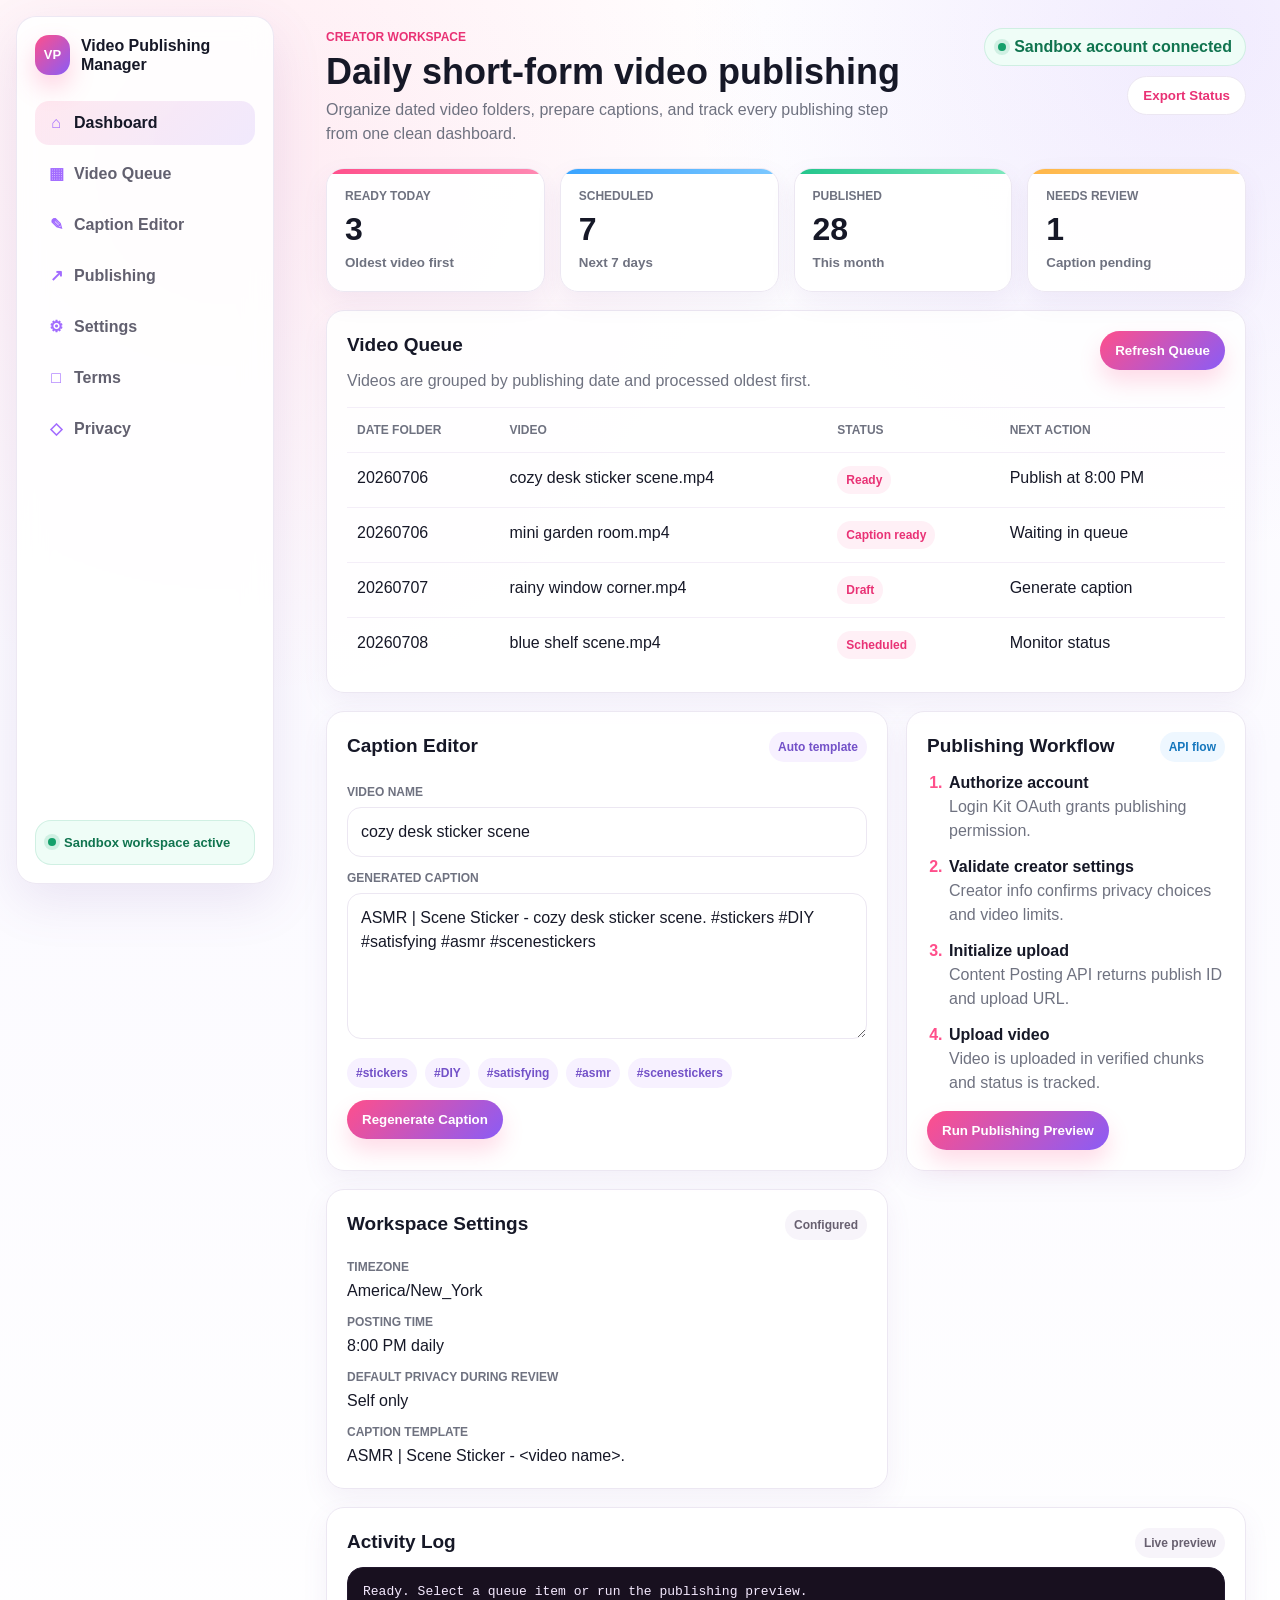
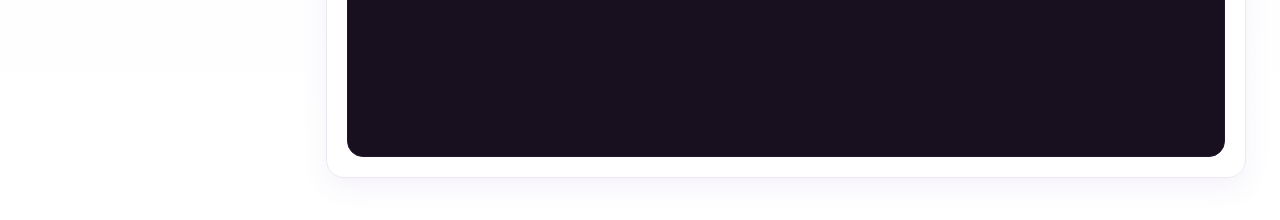
==== commit acb0f421: "Restyle dashboard inspired by Postiz" ====
--- a/index.html
+++ b/index.html
@@ -14,13 +14,13 @@
       <span>Video Publishing Manager</span>
     </a>
     <nav aria-label="App navigation">
-      <a href="#dashboard" class="active">Dashboard</a>
-      <a href="#queue">Video Queue</a>
-      <a href="#caption">Caption Editor</a>
-      <a href="#publishing">Publishing</a>
-      <a href="#settings">Settings</a>
-      <a href="terms-of-service.html">Terms</a>
-      <a href="privacy-policy.html">Privacy</a>
+      <a href="#dashboard" class="active"><span>⌂</span> Dashboard</a>
+      <a href="#queue"><span>▦</span> Video Queue</a>
+      <a href="#caption"><span>✎</span> Caption Editor</a>
+      <a href="#publishing"><span>↗</span> Publishing</a>
+      <a href="#settings"><span>⚙</span> Settings</a>
+      <a href="terms-of-service.html"><span>□</span> Terms</a>
+      <a href="privacy-policy.html"><span>◇</span> Privacy</a>
     </nav>
     <div class="sidebar-note">
       <span class="status-dot"></span>
@@ -32,8 +32,8 @@
     <header class="app-header">
       <div>
         <p class="eyebrow">Creator workspace</p>
-        <h1>Daily Short-Form Video Publishing</h1>
-        <p class="header-copy">Organize dated video folders, prepare captions, and track each publishing step from one production dashboard.</p>
+        <h1>Daily short-form video publishing</h1>
+        <p class="header-copy">Organize dated video folders, prepare captions, and track every publishing step from one clean dashboard.</p>
       </div>
       <div class="header-actions">
         <div class="account-pill">
@@ -45,22 +45,22 @@
     </header>
 
     <section class="metrics" aria-label="Publishing summary">
-      <article>
+      <article class="metric-pink">
         <span>Ready Today</span>
         <strong>3</strong>
         <small>Oldest video first</small>
       </article>
-      <article>
+      <article class="metric-blue">
         <span>Scheduled</span>
         <strong>7</strong>
         <small>Next 7 days</small>
       </article>
-      <article>
+      <article class="metric-mint">
         <span>Published</span>
         <strong>28</strong>
         <small>This month</small>
       </article>
-      <article>
+      <article class="metric-amber">
         <span>Needs Review</span>
         <strong>1</strong>
         <small>Caption pending</small>
--- a/styles.css
+++ b/styles.css
@@ -1,19 +1,21 @@
 :root {
   color-scheme: light;
-  --bg: #f3f6fb;
+  --bg: #fbfaff;
   --panel: #ffffff;
-  --panel-soft: #f8fafc;
-  --text: #152033;
-  --muted: #647084;
-  --line: #dce4ee;
-  --line-soft: #edf1f6;
-  --accent: #315fdc;
-  --accent-strong: #2146a8;
-  --accent-soft: #edf3ff;
-  --ok: #13845f;
-  --ok-soft: #e9fbf3;
-  --warn: #9a5b00;
-  --shadow: 0 14px 36px rgba(25, 38, 67, .08);
+  --panel-soft: #fff7fb;
+  --text: #161827;
+  --muted: #6f7280;
+  --line: #ece7f2;
+  --line-soft: #f4eef8;
+  --pink: #ff4f8b;
+  --pink-strong: #e93275;
+  --purple: #8a5cf6;
+  --blue: #38a3ff;
+  --mint: #22c58b;
+  --amber: #ffb547;
+  --ok: #15a06b;
+  --shadow: 0 18px 50px rgba(122, 83, 170, .13);
+  --shadow-soft: 0 10px 26px rgba(122, 83, 170, .08);
 }
 
 * { box-sizing: border-box; }
@@ -21,32 +23,38 @@
 body {
   margin: 0;
   min-height: 100vh;
-  background: var(--bg);
+  background:
+    radial-gradient(circle at 18% 8%, rgba(255, 79, 139, .11), transparent 28%),
+    radial-gradient(circle at 94% 2%, rgba(138, 92, 246, .12), transparent 24%),
+    linear-gradient(180deg, #fff 0%, var(--bg) 42%, #fff 100%);
   color: var(--text);
   font-family: Arial, Helvetica, sans-serif;
   line-height: 1.5;
 }
-a { color: var(--accent-strong); }
+a { color: var(--pink-strong); }
 
 .sidebar {
   position: fixed;
-  inset: 0 auto 0 0;
+  inset: 16px auto 16px 16px;
   display: flex;
   flex-direction: column;
-  width: 260px;
-  padding: 22px 18px;
-  background: #111a2b;
-  color: #fff;
-  box-shadow: 10px 0 30px rgba(17, 26, 43, .18);
+  width: 258px;
+  padding: 18px;
+  background: rgba(255,255,255,.88);
+  border: 1px solid rgba(236,231,242,.92);
+  border-radius: 20px;
+  color: var(--text);
+  box-shadow: var(--shadow);
+  backdrop-filter: blur(14px);
 }
 .brand {
   display: flex;
   align-items: center;
   gap: 11px;
-  margin-bottom: 28px;
-  color: #fff;
+  margin-bottom: 26px;
+  color: var(--text);
   font-size: 16px;
-  font-weight: 800;
+  font-weight: 900;
   line-height: 1.2;
   text-decoration: none;
 }
@@ -54,42 +62,50 @@
   display: inline-flex;
   align-items: center;
   justify-content: center;
-  width: 38px;
-  height: 38px;
-  border-radius: 8px;
-  background: #ffffff;
-  color: #111a2b;
+  width: 40px;
+  height: 40px;
+  border-radius: 14px;
+  background: linear-gradient(135deg, var(--pink), var(--purple));
+  color: #fff;
   font-size: 13px;
   font-weight: 900;
-}
-.sidebar nav { display: grid; gap: 6px; }
+  box-shadow: 0 12px 24px rgba(255,79,139,.25);
+}
+.sidebar nav { display: grid; gap: 7px; }
 .sidebar nav a {
+  display: flex;
+  align-items: center;
+  gap: 9px;
   padding: 10px 12px;
-  border-radius: 7px;
-  color: #cbd5e1;
-  font-weight: 700;
+  border-radius: 14px;
+  color: #62606f;
+  font-weight: 800;
   text-decoration: none;
 }
+.sidebar nav a span { width: 18px; color: #a26bff; text-align: center; }
 .sidebar nav a.active,
-.sidebar nav a:hover { background: #24324d; color: #fff; }
+.sidebar nav a:hover {
+  background: linear-gradient(135deg, rgba(255,79,139,.12), rgba(138,92,246,.12));
+  color: var(--text);
+}
 .sidebar-note {
   display: flex;
   align-items: center;
   gap: 8px;
   margin-top: auto;
   padding: 12px;
-  border: 1px solid rgba(255,255,255,.12);
-  border-radius: 8px;
-  background: rgba(255,255,255,.06);
-  color: #dbeafe;
+  border: 1px solid rgba(21,160,107,.14);
+  border-radius: 16px;
+  background: #effdf7;
+  color: #10744f;
   font-size: 13px;
-  font-weight: 700;
-}
-.status-dot { width: 8px; height: 8px; border-radius: 50%; background: var(--ok); box-shadow: 0 0 0 3px rgba(19,132,95,.14); }
+  font-weight: 800;
+}
+.status-dot { width: 8px; height: 8px; border-radius: 50%; background: var(--ok); box-shadow: 0 0 0 4px rgba(21,160,107,.14); }
 
 .app-shell {
-  margin-left: 260px;
-  padding: 30px 34px 42px;
+  margin-left: 292px;
+  padding: 28px 34px 42px;
 }
 .app-header {
   display: flex;
@@ -101,14 +117,14 @@
 .eyebrow,
 .updated {
   margin: 0 0 7px;
-  color: var(--accent);
+  color: var(--pink-strong);
   font-size: 12px;
   font-weight: 900;
   letter-spacing: 0;
   text-transform: uppercase;
 }
 h1, h2, h3, p { margin-top: 0; }
-h1 { margin-bottom: 7px; font-size: 34px; line-height: 1.08; }
+h1 { margin-bottom: 7px; font-size: 36px; line-height: 1.05; letter-spacing: 0; }
 h2 { margin-bottom: 10px; font-size: 19px; }
 h3 { margin-bottom: 6px; font-size: 16px; }
 p { color: var(--muted); }
@@ -124,13 +140,13 @@
   display: inline-flex;
   align-items: center;
   gap: 8px;
-  min-height: 36px;
-  padding: 0 12px;
-  border: 1px solid #b8e4d2;
-  border-radius: 7px;
-  background: var(--ok-soft);
-  color: var(--ok);
-  font-weight: 800;
+  min-height: 38px;
+  padding: 0 13px;
+  border: 1px solid rgba(21,160,107,.15);
+  border-radius: 999px;
+  background: #effdf7;
+  color: #10744f;
+  font-weight: 900;
   white-space: nowrap;
 }
 
@@ -142,23 +158,27 @@
 }
 .metrics article,
 .panel {
-  background: var(--panel);
+  background: rgba(255,255,255,.92);
   border: 1px solid var(--line);
-  border-radius: 8px;
-  box-shadow: var(--shadow);
+  border-radius: 18px;
+  box-shadow: var(--shadow-soft);
 }
 .metrics article {
   position: relative;
   overflow: hidden;
   padding: 18px;
 }
-.metrics article::after {
+.metrics article::before {
   content: "";
   position: absolute;
-  inset: auto 0 0 0;
-  height: 3px;
-  background: linear-gradient(90deg, var(--accent), #22a6b3);
-}
+  inset: 0 0 auto 0;
+  height: 5px;
+  background: var(--card-color, var(--pink));
+}
+.metric-pink { --card-color: linear-gradient(90deg, var(--pink), #ff8ab3); }
+.metric-blue { --card-color: linear-gradient(90deg, var(--blue), #7cc8ff); }
+.metric-mint { --card-color: linear-gradient(90deg, var(--mint), #7ee8be); }
+.metric-amber { --card-color: linear-gradient(90deg, var(--amber), #ffd384); }
 .metrics span {
   display: block;
   color: var(--muted);
@@ -166,7 +186,7 @@
   font-weight: 900;
   text-transform: uppercase;
 }
-.metrics strong { display: block; margin-top: 8px; font-size: 31px; line-height: 1; }
+.metrics strong { display: block; margin-top: 8px; font-size: 32px; line-height: 1; }
 .metrics small { display: block; margin-top: 8px; color: var(--muted); font-weight: 700; }
 
 .workgrid {
@@ -187,24 +207,24 @@
 .panel-head p { margin-bottom: 0; }
 
 button {
-  min-height: 38px;
-  padding: 0 14px;
+  min-height: 39px;
+  padding: 0 15px;
   border: 0;
-  border-radius: 7px;
-  background: var(--accent);
+  border-radius: 999px;
+  background: linear-gradient(135deg, var(--pink), var(--purple));
   color: #fff;
-  font-weight: 850;
+  font-weight: 900;
   cursor: pointer;
-  box-shadow: 0 8px 18px rgba(49,95,220,.18);
-}
-button:hover { background: var(--accent-strong); }
+  box-shadow: 0 12px 22px rgba(255,79,139,.2);
+}
+button:hover { filter: brightness(.97); transform: translateY(-1px); }
 .secondary-button {
   background: #fff;
-  color: var(--accent-strong);
+  color: var(--pink-strong);
   border: 1px solid var(--line);
   box-shadow: none;
 }
-.secondary-button:hover { background: var(--accent-soft); color: var(--accent-strong); }
+.secondary-button:hover { background: #fff6fa; }
 
 table { width: 100%; border-collapse: collapse; margin-top: 14px; }
 th, td {
@@ -220,13 +240,13 @@
   text-transform: uppercase;
 }
 tbody tr { cursor: pointer; transition: background .16s ease; }
-tbody tr:hover { background: #f8fbff; }
+tbody tr:hover { background: #fff8fb; }
 .state {
   display: inline-flex;
-  padding: 4px 8px;
+  padding: 5px 9px;
   border-radius: 999px;
-  background: var(--accent-soft);
-  color: var(--accent-strong);
+  background: #fff0f6;
+  color: var(--pink-strong);
   font-size: 12px;
   font-weight: 900;
 }
@@ -242,16 +262,16 @@
 input,
 textarea {
   width: 100%;
-  padding: 11px 12px;
+  padding: 12px 13px;
   border: 1px solid var(--line);
-  border-radius: 7px;
+  border-radius: 14px;
   background: #fff;
   color: var(--text);
   font: inherit;
   outline: none;
 }
 input:focus,
-textarea:focus { border-color: var(--accent); box-shadow: 0 0 0 3px rgba(49,95,220,.12); }
+textarea:focus { border-color: rgba(255,79,139,.65); box-shadow: 0 0 0 4px rgba(255,79,139,.10); }
 textarea { resize: vertical; }
 .tag-row {
   display: flex;
@@ -261,16 +281,16 @@
 }
 .tag-row span,
 .mini-badge {
-  padding: 5px 8px;
+  padding: 6px 9px;
   border-radius: 999px;
-  background: #f1f5f9;
-  color: #475569;
+  background: #f7f1ff;
+  color: #7351c8;
   font-size: 12px;
   font-weight: 900;
 }
 .mini-badge { white-space: nowrap; }
-.mini-badge.blue { background: var(--accent-soft); color: var(--accent-strong); }
-.mini-badge.neutral { background: #f3f4f6; color: #4b5563; }
+.mini-badge.blue { background: #eef7ff; color: #1476bd; }
+.mini-badge.neutral { background: #f7f4fa; color: #686070; }
 .workflow {
   display: grid;
   gap: 12px;
@@ -278,6 +298,7 @@
   padding-left: 20px;
 }
 .workflow li { padding-left: 2px; }
+.workflow li::marker { color: var(--pink); font-weight: 900; }
 .workflow li span { display: block; color: var(--muted); }
 .settings-list { margin: 0; }
 .settings-list dt {
@@ -293,10 +314,10 @@
   margin: 0;
   padding: 15px;
   overflow: auto;
-  border: 1px solid #1f2937;
-  border-radius: 8px;
-  background: #101827;
-  color: #d7e2ff;
+  border: 1px solid #22182e;
+  border-radius: 16px;
+  background: #18101f;
+  color: #f5eaff;
   font-size: 13px;
   line-height: 1.45;
   white-space: pre-wrap;
@@ -331,7 +352,7 @@
   .queue-panel, .activity-panel { grid-column: auto; }
 }
 @media (max-width: 820px) {
-  .sidebar { position: static; width: auto; }
+  .sidebar { position: static; width: auto; margin: 12px; }
   .sidebar nav { grid-template-columns: repeat(2, minmax(0, 1fr)); }
   .sidebar-note { margin-top: 18px; }
   .app-shell { margin-left: 0; padding: 20px; }
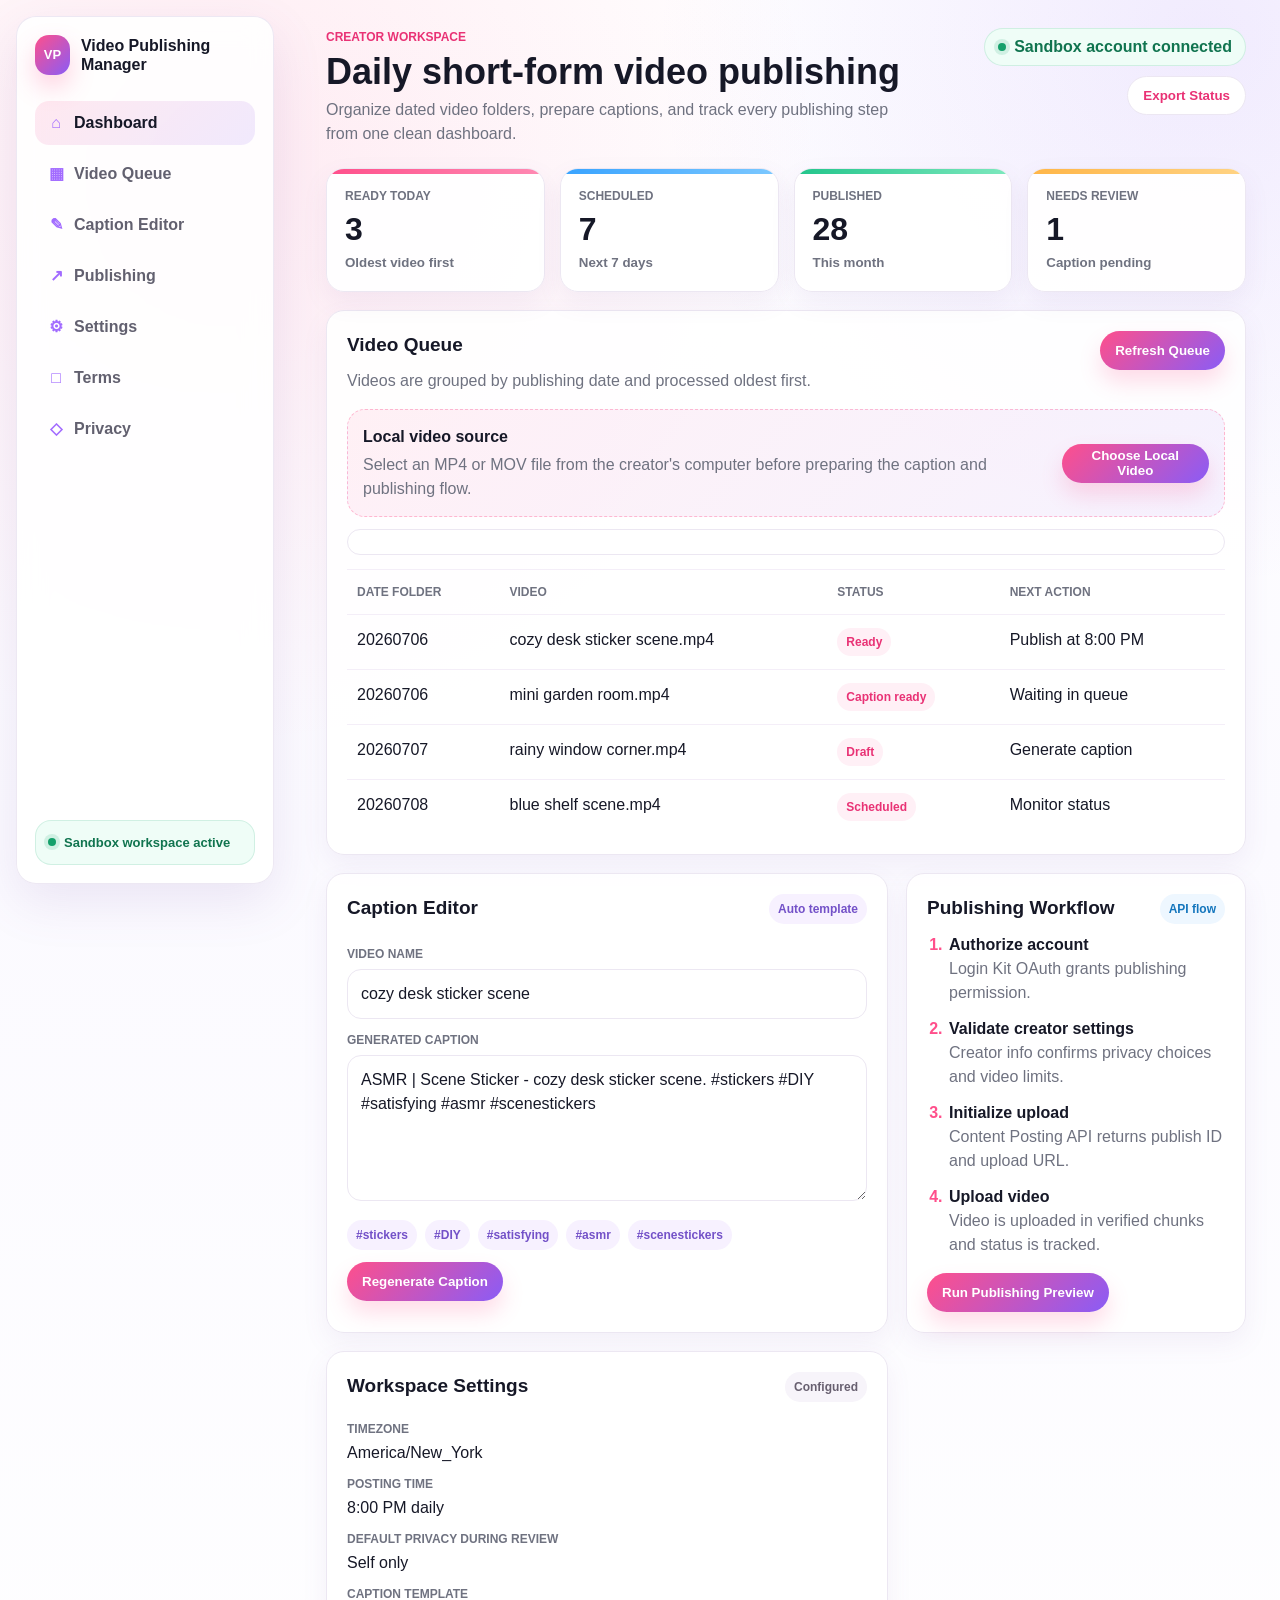
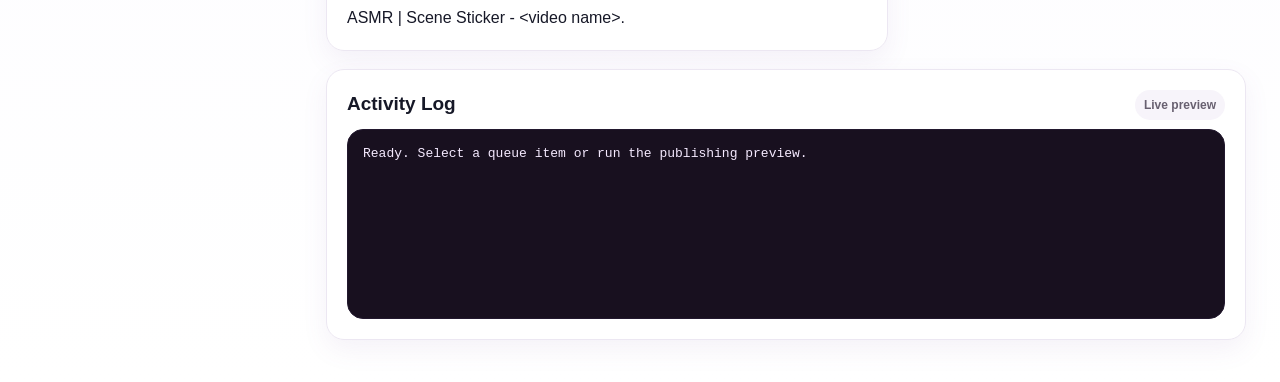
==== commit 18d37532: "Add local video picker to dashboard" ====
--- a/index.html
+++ b/index.html
@@ -77,6 +77,16 @@
           <button type="button" id="refreshQueue">Refresh Queue</button>
         </div>
 
+        <div class="local-picker">
+          <div>
+            <h3>Local video source</h3>
+            <p>Select an MP4 or MOV file from the creator's computer before preparing the caption and publishing flow.</p>
+          </div>
+          <input id="localVideoInput" type="file" accept="video/mp4,video/quicktime,.mp4,.mov" hidden>
+          <button type="button" id="chooseVideo">Choose Local Video</button>
+        </div>
+        <div id="selectedVideoCard" class="selected-video" hidden></div>
+
         <table>
           <thead>
             <tr>
--- a/styles.css
+++ b/styles.css
@@ -205,6 +205,37 @@
   gap: 16px;
 }
 .panel-head p { margin-bottom: 0; }
+.local-picker {
+  display: flex;
+  align-items: center;
+  justify-content: space-between;
+  gap: 18px;
+  margin-top: 16px;
+  padding: 15px;
+  border: 1px dashed rgba(255,79,139,.35);
+  border-radius: 18px;
+  background: linear-gradient(135deg, rgba(255,79,139,.08), rgba(138,92,246,.08));
+}
+.local-picker h3 { margin-bottom: 4px; }
+.local-picker p { margin-bottom: 0; }
+.selected-video {
+  display: flex;
+  align-items: center;
+  justify-content: space-between;
+  gap: 12px;
+  margin-top: 12px;
+  padding: 12px 14px;
+  border: 1px solid var(--line);
+  border-radius: 16px;
+  background: #fff;
+}
+.selected-video strong { overflow-wrap: anywhere; }
+.selected-video span {
+  flex: 0 0 auto;
+  color: var(--muted);
+  font-size: 13px;
+  font-weight: 800;
+}
 
 button {
   min-height: 39px;
